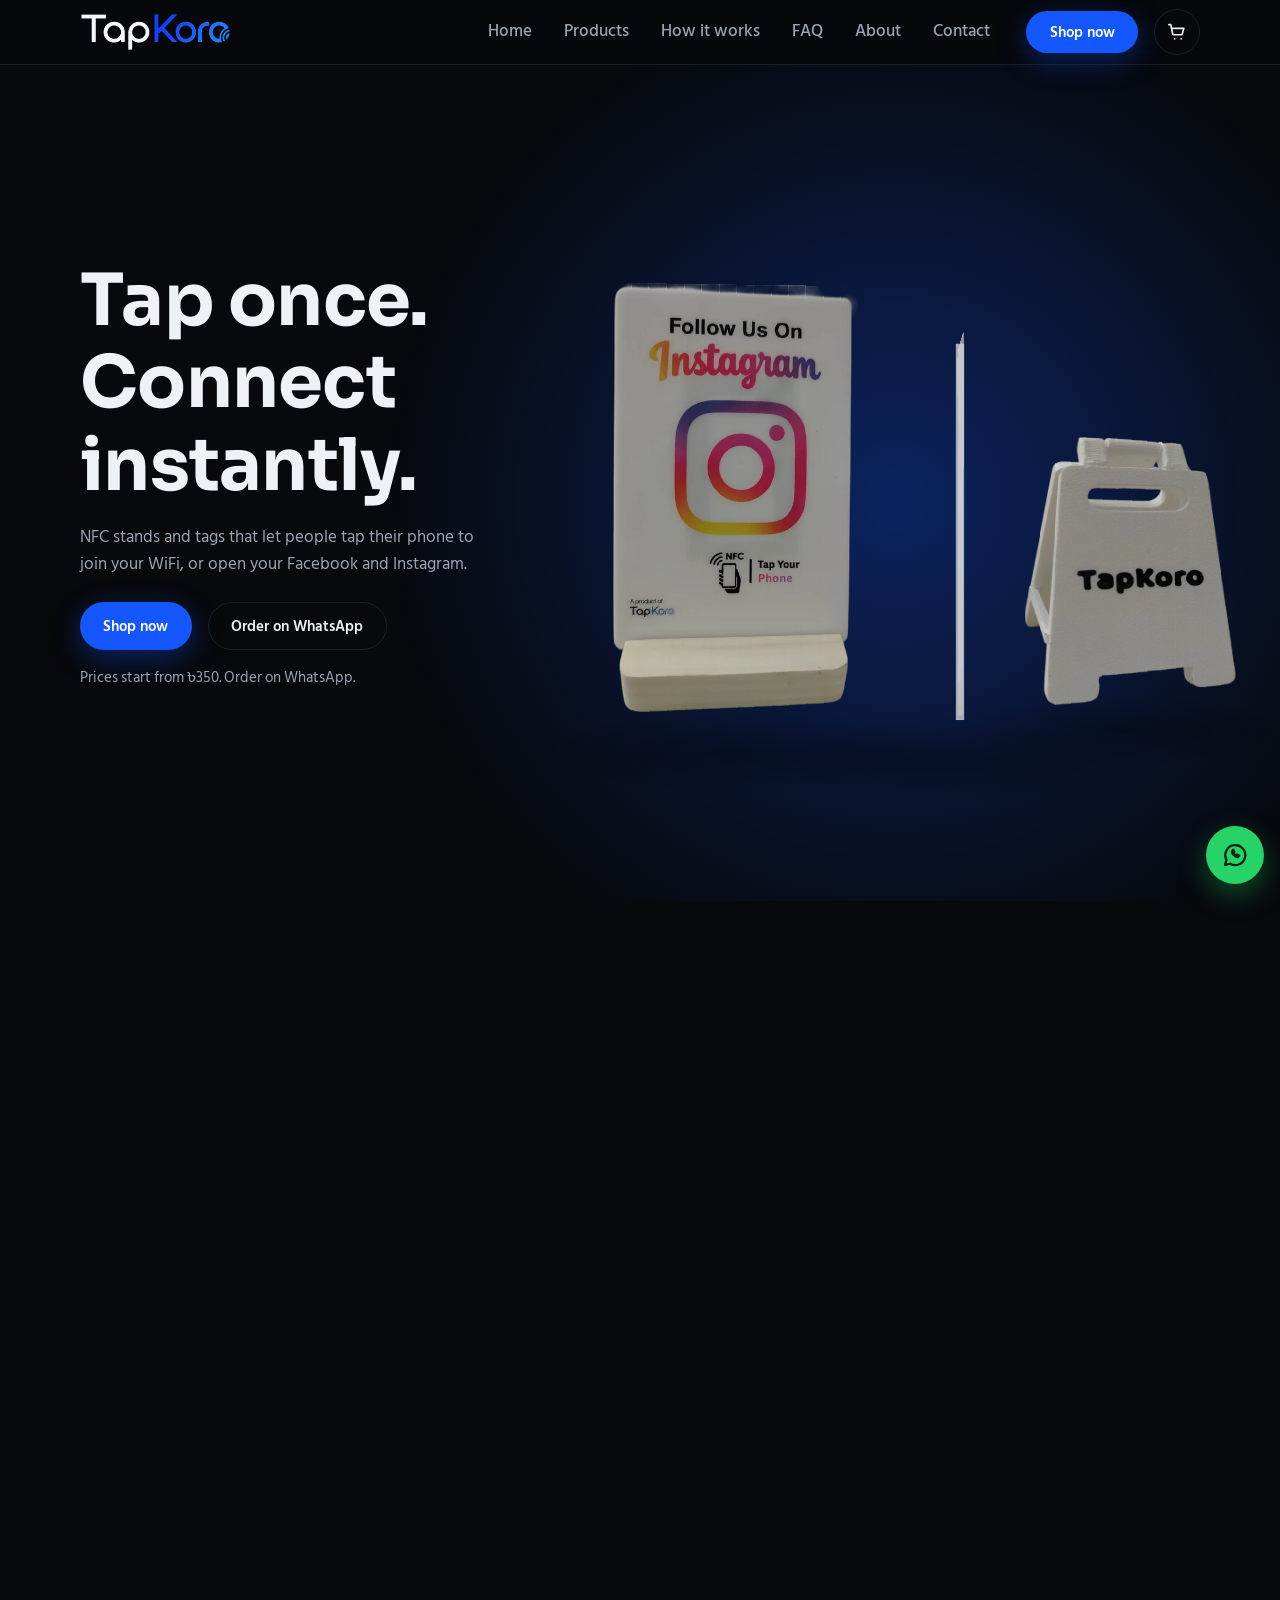
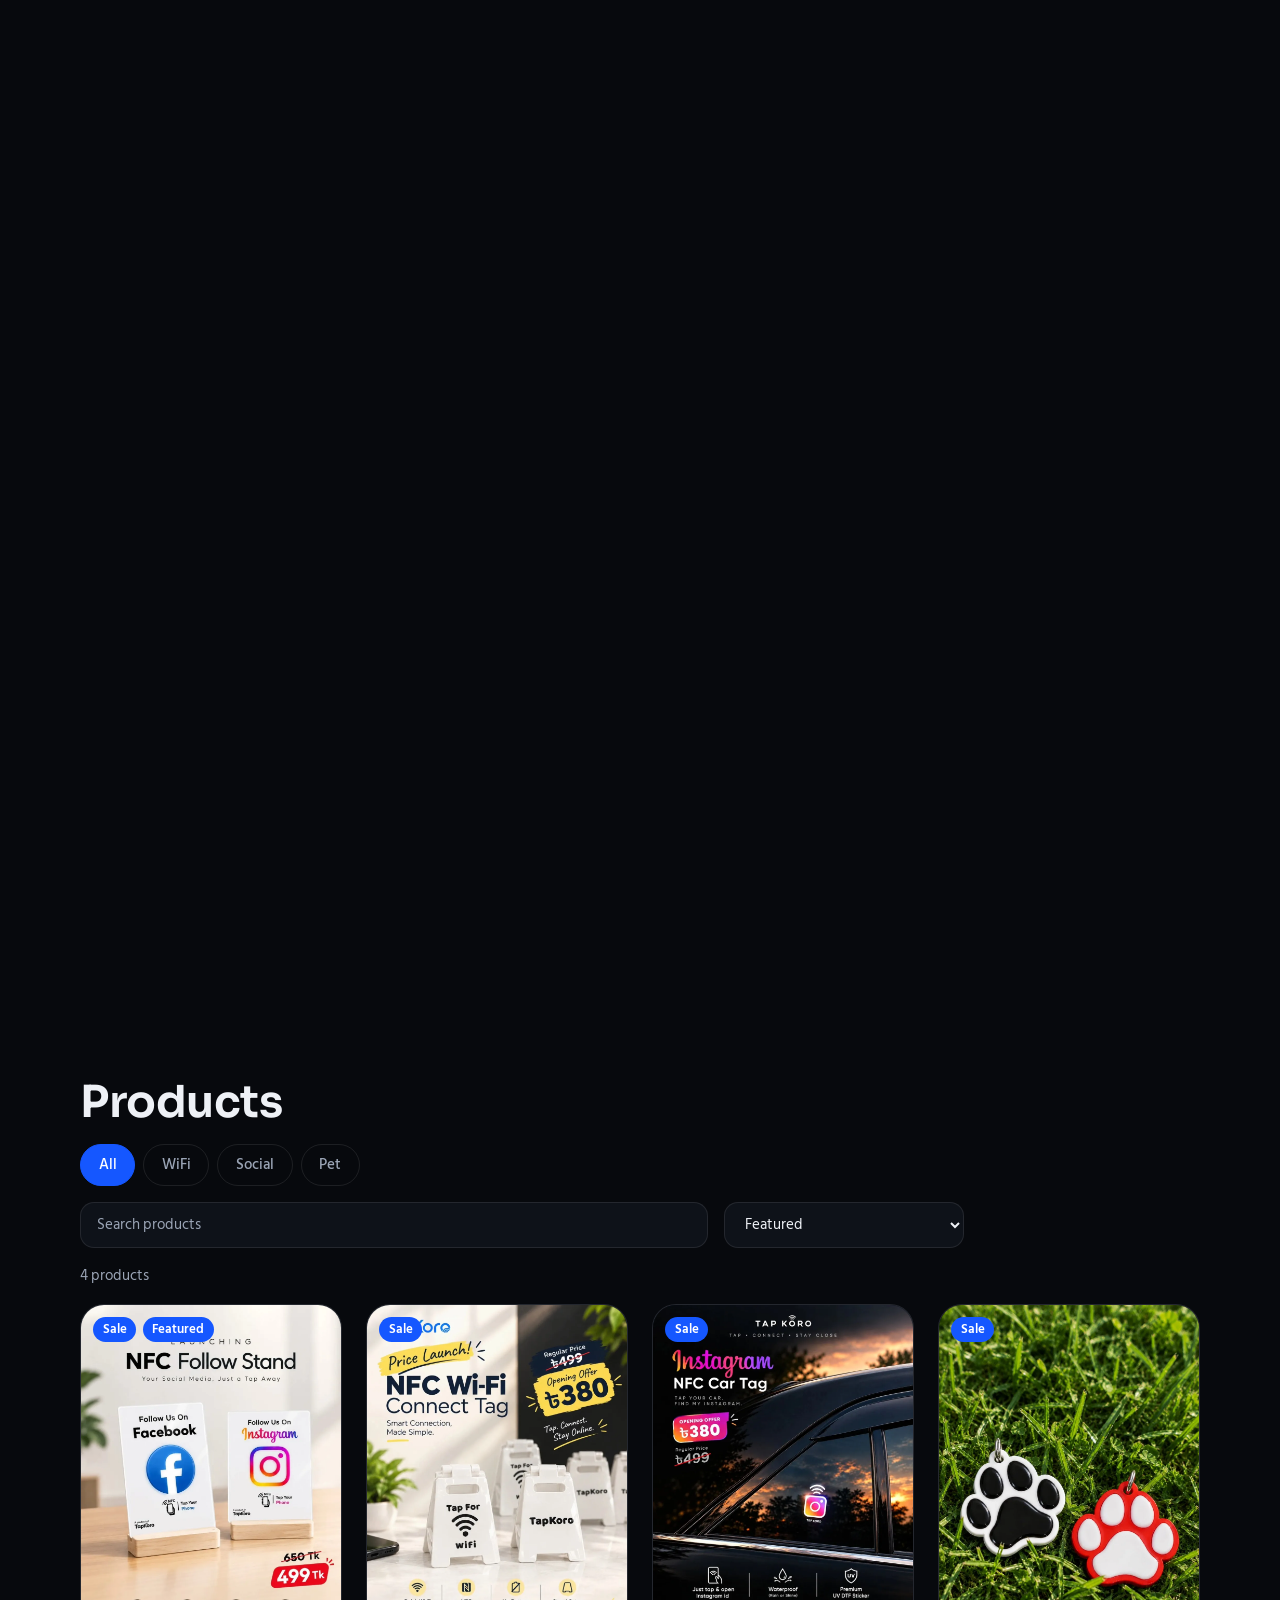
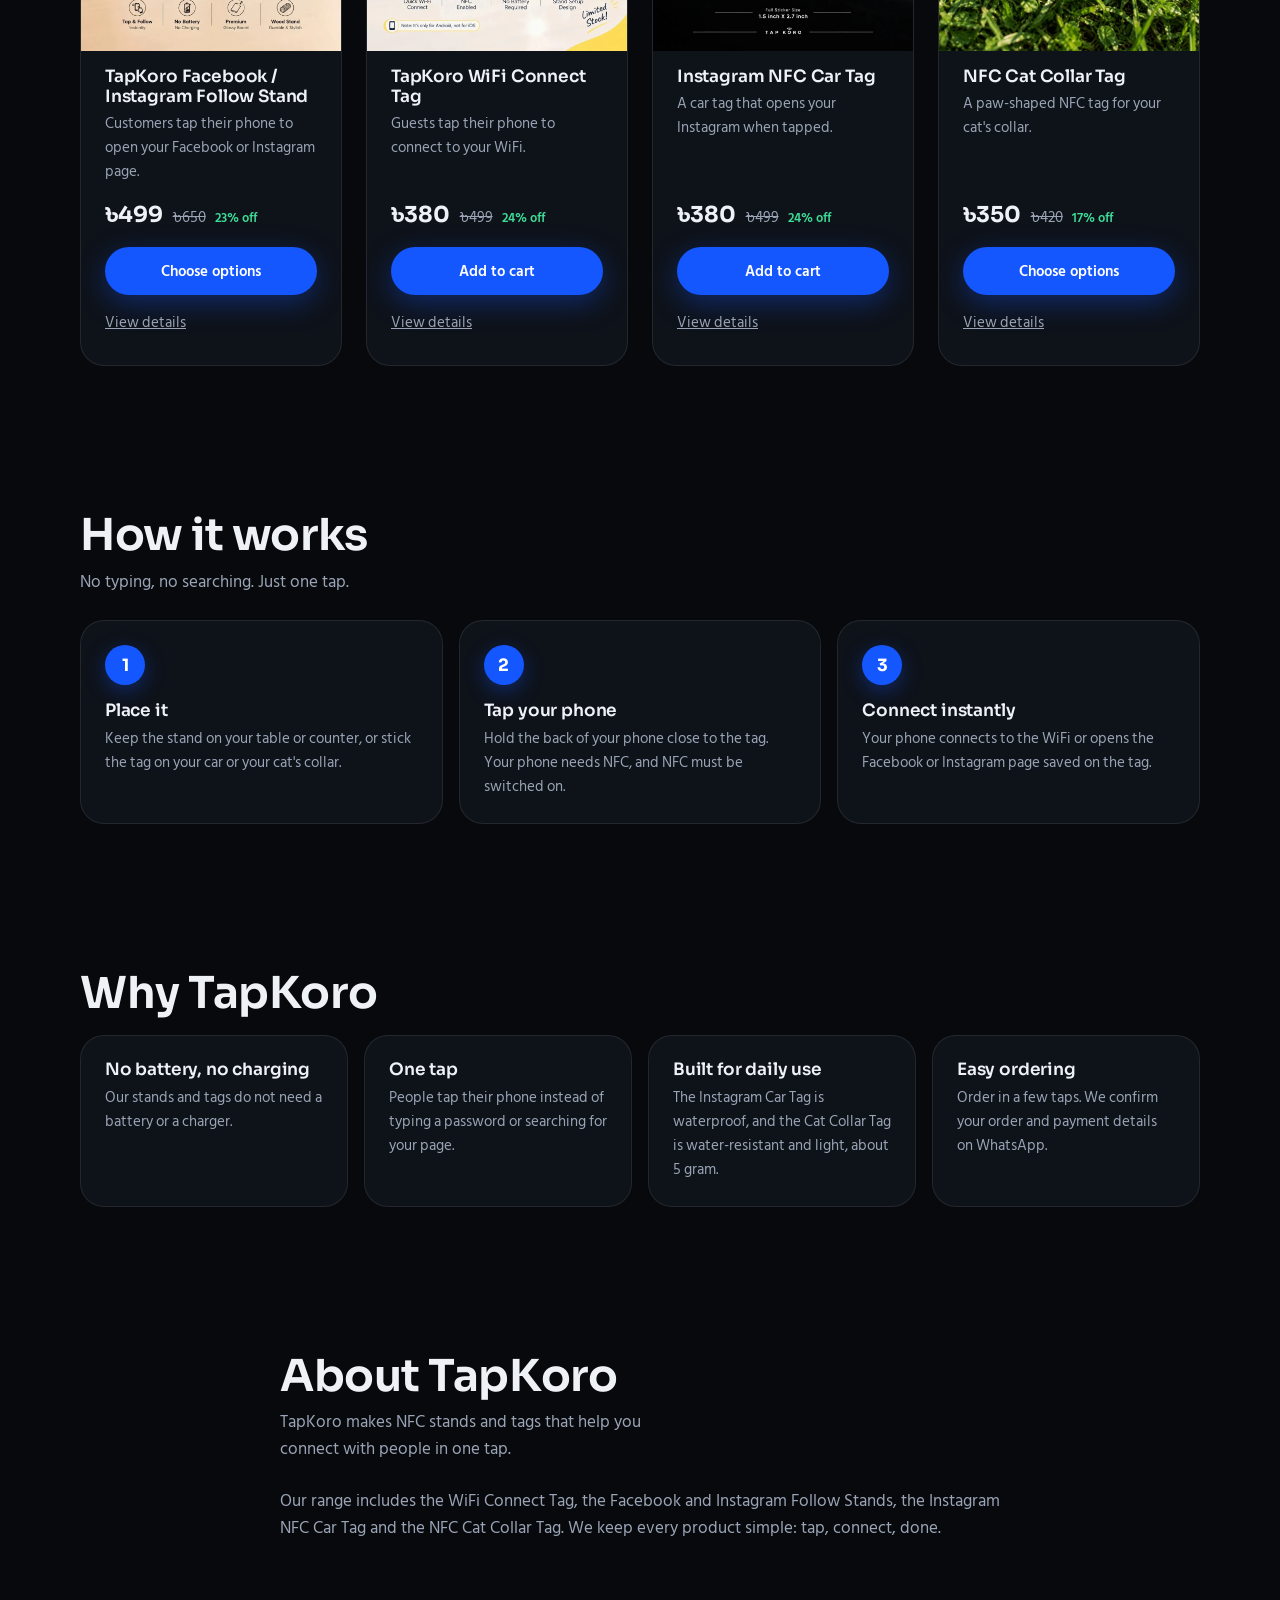
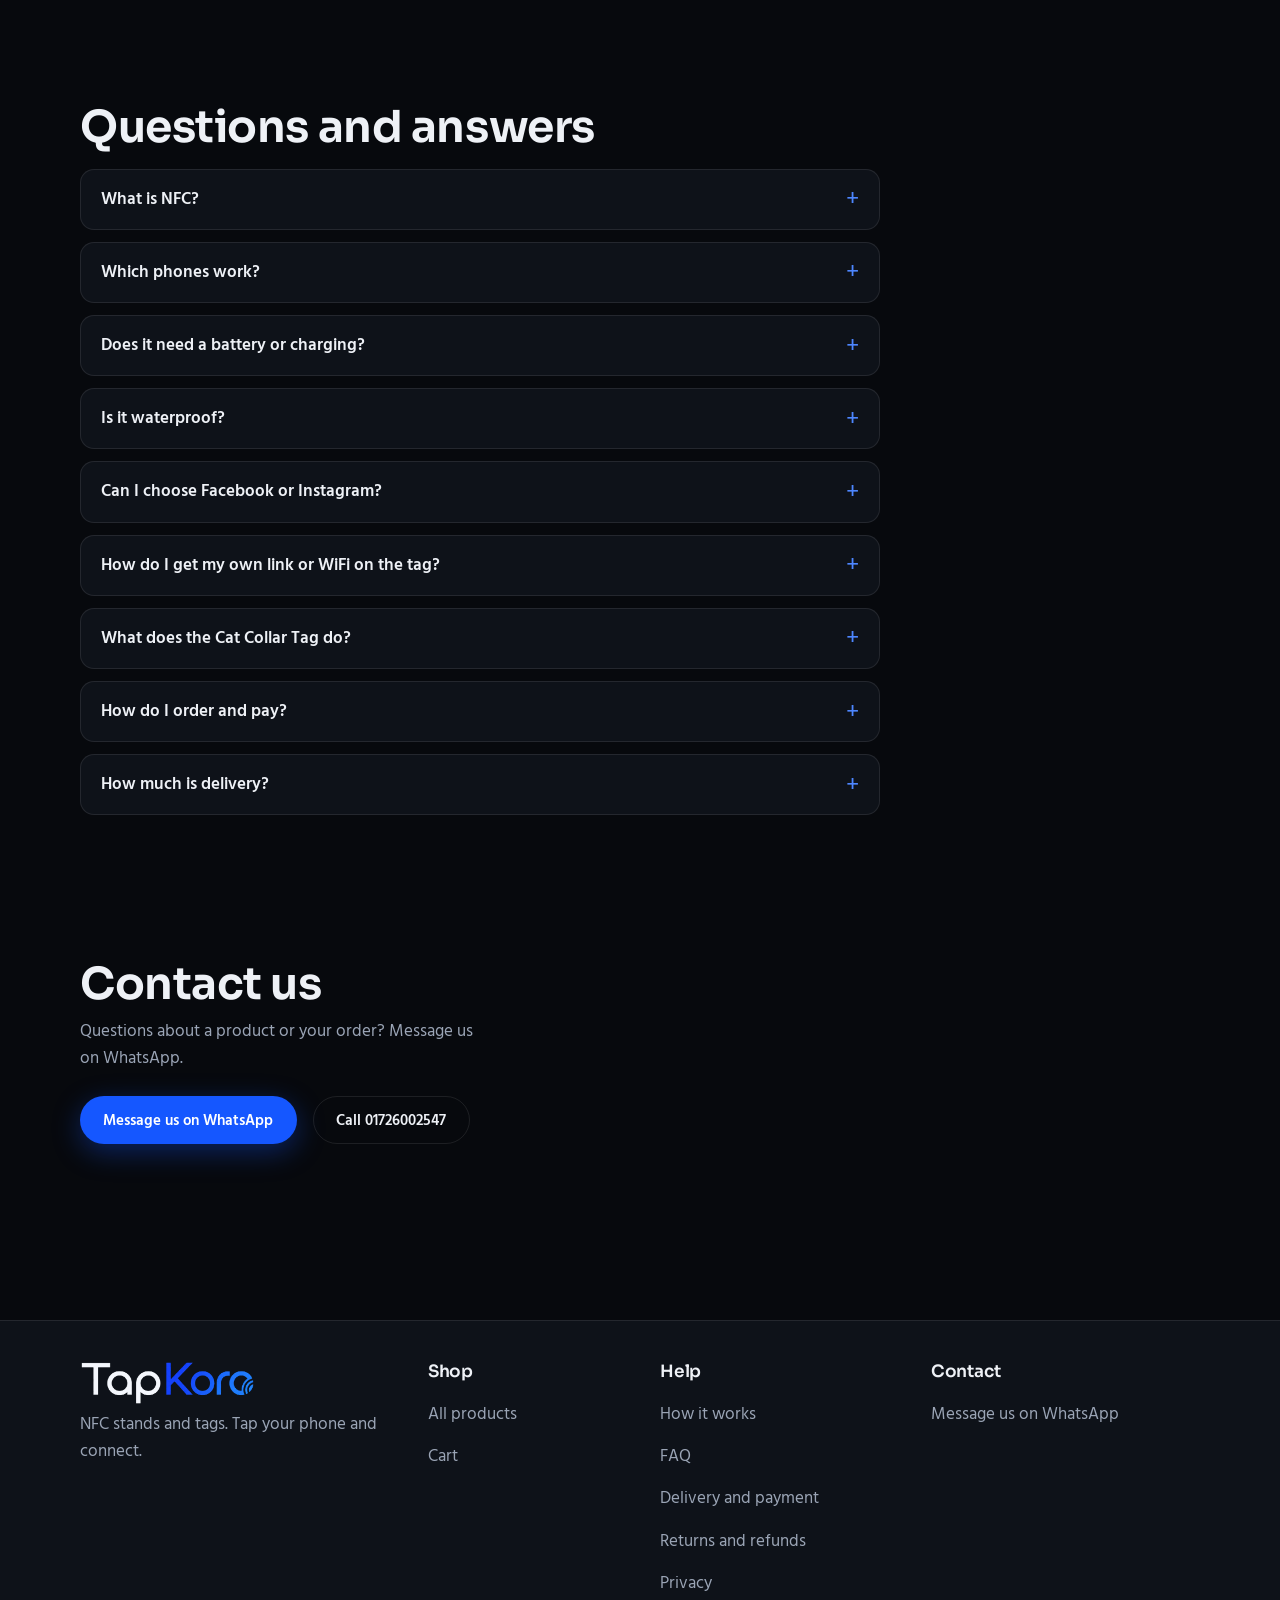
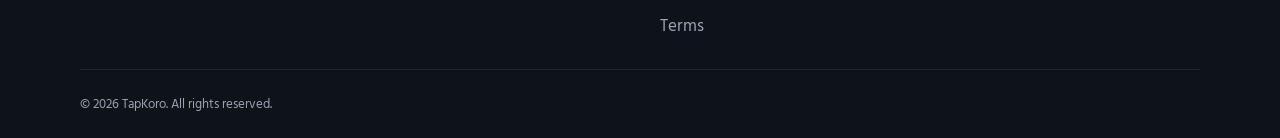
==== index.html @ 2ad67c1a "TapKoro site" ====
<!DOCTYPE html>
<html lang="en">
<head>
  <meta charset="utf-8">
  <meta name="viewport" content="width=device-width, initial-scale=1">
  <title>TapKoro — NFC stands and tags</title>
  <meta name="description" content="TapKoro makes NFC stands and tags: WiFi connect, Facebook and Instagram follow stands, car tags and cat collar tags.">
  <meta name="theme-color" content="#07090d">
  <link rel="icon" href="assets/brand/favicon-64.png" type="image/png" sizes="64x64">
  <link rel="apple-touch-icon" href="assets/brand/apple-touch-icon.png">
  <meta property="og:title" content="TapKoro — NFC stands and tags">
  <meta property="og:description" content="Tap your phone to open your WiFi, Facebook or Instagram.">
  <meta property="og:type" content="website">

  <link rel="preconnect" href="https://fonts.googleapis.com">
  <link rel="preconnect" href="https://fonts.gstatic.com" crossorigin>
  <link href="https://fonts.googleapis.com/css2?family=Hind+Siliguri:wght@400;500;600;700&family=Sora:wght@600;700&display=swap" rel="stylesheet">

  <link rel="stylesheet" href="css/tokens.css">
  <link rel="stylesheet" href="css/base.css">
  <link rel="stylesheet" href="css/layout.css">
  <link rel="stylesheet" href="css/hero.css">
  <link rel="stylesheet" href="css/catalog.css">
  <link rel="stylesheet" href="css/pages.css">
  <link rel="stylesheet" href="css/sections.css">
</head>
<body id="top" data-page="home">
  <a class="skip-link" href="#main">Skip to content</a>
  <div id="site-header"></div>

  <main id="main">
    <section class="hero" aria-labelledby="hero-h">
      <div class="wrap hero-grid">
        <div class="hero-copy">
          <h1 id="hero-h">Tap once. Connect instantly.</h1>
          <p class="lead">NFC stands and tags that let people tap their phone to join your WiFi, or open your Facebook and Instagram.</p>
          <div class="hero-actions">
            <a class="btn btn-primary" href="#products">Shop now</a>
            <a class="btn btn-ghost" href="#contact" data-whatsapp>Order on WhatsApp</a>
          </div>
          <p class="hero-price" id="hero-price"></p>
        </div>

        <!-- অ্যানিমেশনের জন্য আলাদা জায়গা: js/hero.js এটা ভরে -->
        <div id="hero-animation" role="img" aria-label="TapKoro NFC stands and tags"></div>
      </div>
    </section>

    <section class="section wrap" id="products" aria-labelledby="products-h">
      <h2 id="products-h">Products</h2>
      <div id="catalog"></div>
      <noscript><p class="muted">Please turn on JavaScript to see the products.</p></noscript>
    </section>

    <section class="section wrap" id="how" aria-labelledby="how-h">
      <h2 id="how-h">How it works</h2>
      <p class="lead">No typing, no searching. Just one tap.</p>
      <ol class="steps">
        <li class="step">
          <span class="step-num" aria-hidden="true">1</span>
          <h3>Place it</h3>
          <p>Keep the stand on your table or counter, or stick the tag on your car or your cat's collar.</p>
        </li>
        <li class="step">
          <span class="step-num" aria-hidden="true">2</span>
          <h3>Tap your phone</h3>
          <p>Hold the back of your phone close to the tag. Your phone needs NFC, and NFC must be switched on.</p>
        </li>
        <li class="step">
          <span class="step-num" aria-hidden="true">3</span>
          <h3>Connect instantly</h3>
          <p>Your phone connects to the WiFi or opens the Facebook or Instagram page saved on the tag.</p>
        </li>
      </ol>
    </section>

    <section class="section wrap" id="why" aria-labelledby="why-h">
      <h2 id="why-h">Why TapKoro</h2>
      <ul class="benefits">
        <li class="benefit"><h3>No battery, no charging</h3><p>Our stands and tags do not need a battery or a charger.</p></li>
        <li class="benefit"><h3>One tap</h3><p>People tap their phone instead of typing a password or searching for your page.</p></li>
        <li class="benefit"><h3>Built for daily use</h3><p>The Instagram Car Tag is waterproof, and the Cat Collar Tag is water-resistant and light, about 5 gram.</p></li>
        <li class="benefit"><h3>Easy ordering</h3><p>Order in a few taps. We confirm your order and payment details on WhatsApp.</p></li>
      </ul>
    </section>

    <section class="section wrap about" id="about" aria-labelledby="about-h">
      <h2 id="about-h">About TapKoro</h2>
      <p class="lead">TapKoro makes NFC stands and tags that help you connect with people in one tap.</p>
      <p class="muted">Our range includes the WiFi Connect Tag, the Facebook and Instagram Follow Stands, the Instagram NFC Car Tag and the NFC Cat Collar Tag. We keep every product simple: tap, connect, done.</p>
    </section>

    <section class="section wrap" id="faq" aria-labelledby="faq-h">
      <h2 id="faq-h">Questions and answers</h2>
      <div class="faq">
        <details><summary>What is NFC?</summary>
          <p>NFC lets your phone read a tag when you hold it close. Tap your phone on a TapKoro stand or tag, and it connects to the WiFi or opens the page saved on it.</p></details>
        <details><summary>Which phones work?</summary>
          <p>Your phone needs NFC, and NFC must be switched on. The WiFi Connect Tag works on Android only, not on iOS. For the other products, message us on WhatsApp and we will tell you which phones work.</p></details>
        <details><summary>Does it need a battery or charging?</summary>
          <p>No. TapKoro stands and tags need no battery and no charging.</p></details>
        <details><summary>Is it waterproof?</summary>
          <p>The Instagram NFC Car Tag is waterproof, and the NFC Cat Collar Tag is water-resistant and durable. For other products, please ask us on WhatsApp.</p></details>
        <details><summary>Can I choose Facebook or Instagram?</summary>
          <p>Yes. The Follow Stand comes as a Facebook stand or an Instagram stand. You choose on the product page.</p></details>
        <details><summary>How do I get my own link or WiFi on the tag?</summary>
          <p>When we confirm your order on WhatsApp, send us the link or the WiFi details you want on your tag.</p></details>
        <details><summary>What does the Cat Collar Tag do?</summary>
          <p>It is made to share your contact and location with the person who taps it, so a lost cat can find the way home.</p></details>
        <details><summary>How do I order and pay?</summary>
          <p>Add products to your cart and go to checkout. Your order opens in WhatsApp, and you press Send. We then confirm your order and payment details with you. This website does not take any payment.</p></details>
        <details><summary>How much is delivery?</summary>
          <p><span data-fee="inside"></span> inside Dhaka and <span data-fee="outside"></span> outside Dhaka. See the <a href="policies.html#delivery">delivery details</a>.</p></details>
      </div>
    </section>

    <section class="section wrap contact" id="contact" aria-labelledby="contact-h">
      <h2 id="contact-h">Contact us</h2>
      <p class="lead">Questions about a product or your order? Message us on WhatsApp.</p>
      <div class="contact-actions">
        <a class="btn btn-primary" data-whatsapp href="#contact">Message us on WhatsApp</a>
        <a class="btn btn-ghost" id="contact-phone" hidden></a>
      </div>
      <p class="contact-social" id="contact-social"></p>
    </section>
  </main>

  <div id="site-footer"></div>

  <script src="js/config.js"></script>
  <script src="js/products.js"></script>
  <script src="js/cart.js"></script>
  <script src="js/ui.js"></script>
  <script src="js/layout.js"></script>
  <script src="js/sections.js"></script>
  <script src="js/catalog.js"></script>
  <script src="js/hero-anim.js"></script>
  <script src="js/hero.js"></script>
  <script src="js/main.js"></script>
</body>
</html>
---- css/tokens.css ----
/* TapKoro design tokens — রং, ফন্ট, মাপ এক জায়গায়। পরে বদলাতে হলে শুধু এই ফাইল। */
:root {
  /* রং */
  --ink: #07090d;
  --panel: #0e1219;
  --panel-2: #151b25;
  --line: rgba(255, 255, 255, 0.09);
  --paper: #f6f3ee;
  --text: #eef1f6;
  --muted: #9aa4b5;
  --blue: #1557ff;
  --blue-soft: #4d86ff;
  --blue-glow: rgba(21, 87, 255, 0.35);
  --good: #3ddc97;
  --danger: #ff5d6c;

  /* ফন্ট */
  --font-display: "Sora", "Hind Siliguri", system-ui, sans-serif;
  --font-body: "Hind Siliguri", "Inter", system-ui, -apple-system, "Segoe UI", sans-serif;

  /* লেখার মাপ */
  --fs-xs: 0.8125rem;
  --fs-sm: 0.9375rem;
  --fs-md: 1.0625rem;
  --fs-lg: 1.375rem;
  --fs-xl: clamp(1.75rem, 4vw + 0.5rem, 2.75rem);
  --fs-hero: clamp(2.25rem, 7vw + 0.5rem, 4.5rem);

  /* জায়গা ও কোণ */
  --space-1: 0.5rem;
  --space-2: 1rem;
  --space-3: 1.5rem;
  --space-4: 2.5rem;
  --space-5: 4.5rem;
  --r-sm: 8px;
  --r-md: 14px;
  --r-lg: 24px;
  --wrap: 1120px;

  /* গতি */
  --ease: cubic-bezier(0.22, 0.61, 0.36, 1);
}
---- css/base.css ----
/* বেস স্টাইল: রিসেট, লেখা, বাটন, কার্ড */
*, *::before, *::after { box-sizing: border-box; }
html { -webkit-text-size-adjust: 100%; scroll-behavior: smooth; }
body {
  margin: 0;
  background: var(--ink);
  color: var(--text);
  font-family: var(--font-body);
  font-size: var(--fs-md);
  line-height: 1.6;
  overflow-x: hidden;
}
img, svg { display: block; max-width: 100%; }
a { color: inherit; }
h1, h2, h3 { font-family: var(--font-display); line-height: 1.15; margin: 0 0 var(--space-2); letter-spacing: -0.01em; }
h1 { font-size: var(--fs-hero); font-weight: 700; }
h2 { font-size: var(--fs-xl); font-weight: 650; }
h3 { font-size: var(--fs-lg); font-weight: 600; }
p { margin: 0 0 var(--space-2); }

:focus-visible { outline: 3px solid var(--blue-soft); outline-offset: 3px; border-radius: 4px; }

.wrap { width: min(var(--wrap), 100% - 2rem); margin-inline: auto; }
.section { padding-block: var(--space-5); }
.muted { color: var(--muted); }
.visually-hidden {
  position: absolute; width: 1px; height: 1px; overflow: hidden;
  clip: rect(0 0 0 0); white-space: nowrap;
}

/* বাটন */
.btn {
  display: inline-flex; align-items: center; justify-content: center; gap: 0.5rem;
  min-height: 48px; padding: 0 1.4rem;
  border: 1px solid transparent; border-radius: 999px;
  font: 600 var(--fs-sm) var(--font-body);
  text-decoration: none; cursor: pointer;
  transition: transform 0.2s var(--ease), background 0.2s var(--ease), box-shadow 0.2s var(--ease);
}
.btn-primary { background: var(--blue); color: #fff; box-shadow: 0 8px 28px var(--blue-glow); }
.btn-primary:hover { background: var(--blue-soft); transform: translateY(-1px); }
.btn-ghost { background: transparent; color: var(--text); border-color: var(--line); }
.btn-ghost:hover { border-color: var(--blue-soft); }
.btn[disabled] { opacity: 0.5; cursor: not-allowed; transform: none; }

/* ব্যাজ */
.badge {
  display: inline-block; padding: 0.15rem 0.6rem;
  border-radius: 999px; font-size: var(--fs-xs); font-weight: 600;
  background: var(--blue); color: #fff;
}
.badge-out { background: var(--danger); }

/* পণ্য কার্ড */
.grid { display: grid; gap: var(--space-3); grid-template-columns: repeat(auto-fill, minmax(240px, 1fr)); }
.card {
  background: var(--panel); border: 1px solid var(--line);
  border-radius: var(--r-lg); overflow: hidden;
  display: flex; flex-direction: column;
}
.card-media { position: relative; aspect-ratio: 1 / 1; background: var(--panel-2); }
.card-media img, .card-media .ph { width: 100%; height: 100%; object-fit: contain; }
.card-badges { position: absolute; top: 0.75rem; left: 0.75rem; display: flex; gap: 0.4rem; }
.card-body { padding: var(--space-2) var(--space-3) var(--space-3); display: flex; flex-direction: column; gap: 0.35rem; flex: 1; }
.card-body h3 { font-size: var(--fs-md); margin: 0; }
.card-body p { color: var(--muted); font-size: var(--fs-sm); margin: 0; }
.price { display: flex; align-items: baseline; gap: 0.6rem; margin-top: auto; padding-top: var(--space-1); }
.price-now { font: 700 var(--fs-lg) var(--font-display); }
.price-was { color: var(--muted); text-decoration: line-through; font-size: var(--fs-sm); }
.price-off { color: var(--good); font-size: var(--fs-xs); font-weight: 600; }

/* ছবি না থাকলে ফাঁকা জায়গা */
.ph {
  display: grid; place-items: center; text-align: center;
  background: radial-gradient(circle at 50% 40%, var(--blue-glow), transparent 65%), var(--panel-2);
  color: var(--muted); font-size: var(--fs-xs); padding: var(--space-2);
}
.ph svg { width: 54px; height: 54px; margin: 0 auto 0.5rem; color: var(--blue-soft); }

@media (prefers-reduced-motion: reduce) {
  html { scroll-behavior: auto; }
  *, *::before, *::after { animation-duration: 0.01ms !important; transition-duration: 0.01ms !important; }
}
---- css/layout.css ----
/* হেডার, মোবাইল মেনু, ফুটার, ভাসমান WhatsApp বাটন, ছোট বার্তা */
html { scroll-padding-top: 76px; }

.skip-link {
  position: absolute; left: 1rem; top: -4rem; z-index: 100;
  background: var(--paper); color: var(--ink); padding: 0.6rem 1rem; border-radius: var(--r-sm);
  font-weight: 600; text-decoration: none;
}
.skip-link:focus { top: 1rem; }

/* হেডার */
/* sticky হতে হলে বাইরের #site-header-কেই আটকাতে হয় */
#site-header { position: sticky; top: 0; z-index: 50; }
.site-header {
  background: rgba(7, 9, 13, 0.88);
  -webkit-backdrop-filter: blur(12px); backdrop-filter: blur(12px);
  border-bottom: 1px solid var(--line);
}
.bar { display: flex; align-items: center; justify-content: space-between; gap: var(--space-2); min-height: 64px; }
.brand { font: 700 1.35rem var(--font-display); text-decoration: none; margin: 0; }
.brand { display: inline-flex; align-items: center; }
.brand-logo { display: block; width: auto; height: 38px; max-width: 100%; }
.footer-logo { height: 44px; }
.nav { display: none; gap: var(--space-3); margin-left: auto; margin-right: var(--space-2); }
.nav-link { white-space: nowrap; color: var(--muted); text-decoration: none; font-weight: 500; padding: 0.5rem 0.25rem; }
.nav-link:hover { color: var(--text); }
.nav-cta { display: none; min-height: 42px; }

.cart-link {
  position: relative; width: 46px; height: 46px; border: 1px solid var(--line); border-radius: 50%;
  display: grid; place-items: center; color: var(--text); text-decoration: none; flex: none;
}
.cart-link:hover { border-color: var(--blue-soft); }
.cart-link svg { width: 22px; height: 22px; }
.cart-count {
  position: absolute; top: -4px; right: -4px; min-width: 20px; height: 20px; padding: 0 5px;
  border-radius: 999px; background: var(--blue); color: #fff;
  font: 600 0.72rem/20px var(--font-body); text-align: center;
}
.cart-count[hidden] { display: none; }
.nav-cta + .cart-link { margin-left: 0; }
@media (max-width: 959px) { .bar > .cart-link { margin-left: auto; } }

.burger {
  width: 46px; height: 46px; border: 1px solid var(--line); border-radius: 50%;
  background: transparent; cursor: pointer; display: grid; place-content: center; gap: 5px;
}
.burger span { display: block; width: 20px; height: 2px; background: var(--text); border-radius: 2px; transition: transform 0.25s var(--ease), opacity 0.2s; }
.burger[aria-expanded="true"] span:nth-child(1) { transform: translateY(7px) rotate(45deg); }
.burger[aria-expanded="true"] span:nth-child(2) { opacity: 0; }
.burger[aria-expanded="true"] span:nth-child(3) { transform: translateY(-7px) rotate(-45deg); }

.mobile-menu {
  display: flex; flex-direction: column; gap: 0.25rem;
  padding: var(--space-2) 1rem var(--space-3);
  background: var(--ink); border-bottom: 1px solid var(--line);
}
.mobile-menu[hidden] { display: none; }
.mobile-link { padding: 0.9rem 0.25rem; font: 600 var(--fs-lg) var(--font-display); text-decoration: none; border-bottom: 1px solid var(--line); }
.mobile-cta { margin-top: var(--space-2); }
body.menu-open { overflow: hidden; }

@media (min-width: 960px) {
  .nav { display: flex; }
  .nav-cta { display: inline-flex; }
  .burger, .mobile-menu { display: none !important; }
}

/* ফুটার */
.site-footer { margin-top: var(--space-5); border-top: 1px solid var(--line); background: var(--panel); padding-top: var(--space-4); }
.footer-grid { display: grid; gap: var(--space-4); grid-template-columns: 1fr; }
@media (min-width: 700px) { .footer-grid { grid-template-columns: 2fr 1fr 1.4fr; } }
.footer-brand { font-size: 1.5rem; }
.footer-h { font: 600 var(--fs-md) var(--font-display); margin-bottom: var(--space-1); }
.footer-col { display: flex; flex-direction: column; gap: 0.35rem; align-items: flex-start; }
.footer-link { color: var(--muted); text-decoration: none; padding: 0.3rem 0; }
.footer-link:hover { color: var(--text); text-decoration: underline; }
.footer-legal { padding-block: var(--space-3); margin-top: var(--space-3); border-top: 1px solid var(--line); font-size: var(--fs-xs); }

/* ভাসমান WhatsApp বাটন */
.wa-float {
  position: fixed; right: 1rem; bottom: 1rem; z-index: 60;
  width: 58px; height: 58px; border-radius: 50%; border: 0; cursor: pointer;
  background: #25d366; color: #07210f;
  display: grid; place-items: center;
  box-shadow: 0 10px 28px rgba(37, 211, 102, 0.35), 0 2px 8px rgba(0, 0, 0, 0.5);
  transition: transform 0.2s var(--ease);
}
.wa-float:hover { transform: scale(1.06); }
.wa-float svg { width: 30px; height: 30px; }

/* ছোট বার্তা */
.toast {
  position: fixed; left: 50%; bottom: 5.5rem; z-index: 70;
  transform: translate(-50%, 12px); opacity: 0; pointer-events: none;
  max-width: min(92vw, 420px); padding: 0.8rem 1.1rem;
  background: var(--paper); color: var(--ink); border-radius: var(--r-md);
  font-size: var(--fs-sm); font-weight: 500; text-align: center;
  transition: opacity 0.25s var(--ease), transform 0.25s var(--ease);
}
.toast.show { opacity: 1; transform: translate(-50%, 0); }
---- css/hero.css ----
/* হোম পেজের হিরো ও ভাসমান পণ্যের মঞ্চ */
.hero { position: relative; overflow: clip; padding-block: var(--space-4) var(--space-5); }
.hero-grid { display: grid; gap: var(--space-4); align-items: center; }
.hero-copy h1 { max-width: 14ch; }
.lead { font-size: var(--fs-md); color: var(--muted); max-width: 46ch; }
.hero-actions { display: flex; flex-wrap: wrap; gap: var(--space-2); margin-block: var(--space-3) var(--space-2); }
.hero-price { font-size: var(--fs-sm); color: var(--muted); }

@media (min-width: 860px) {
  .hero { padding-block: var(--space-5); }
  .hero-grid { grid-template-columns: 1.05fr 1fr; gap: var(--space-4); }
}

/* ---- অ্যানিমেশনের জন্য আলাদা করে রাখা জায়গা (ভাগ ৯-এ এটা বদলাবে) ---- */
#hero-animation { position: relative; width: 100%; max-width: 540px; margin-inline: auto; aspect-ratio: 1 / 1; }
.stage { position: absolute; inset: 0; perspective: 1000px; }
.stage-glow {
  position: absolute; inset: 8% 6%; border-radius: 50%;
  background: radial-gradient(circle, var(--blue-glow), transparent 68%);
  filter: blur(8px);
}

.float-card {
  position: absolute;
  background: linear-gradient(160deg, rgba(255, 255, 255, 0.07), rgba(255, 255, 255, 0.02));
  border: 1px solid var(--line);
  border-radius: var(--r-lg);
  overflow: hidden;
  box-shadow: 0 30px 50px rgba(0, 0, 0, 0.55), 0 0 0 1px rgba(255, 255, 255, 0.03) inset;
  transform: translateY(0) rotateY(var(--ry)) rotateZ(var(--rz));
  animation: drift var(--dur) ease-in-out var(--delay) infinite;
  will-change: transform;
}
.float-card img, .float-card .ph { width: 100%; height: 100%; object-fit: contain; background: transparent; }

.pos-a { --ry: -14deg; --rz: -5deg; --dur: 9s; --delay: 0s;    left: 6%;  top: 8%;  width: 46%; aspect-ratio: 3 / 4; }
.pos-b { --ry: 12deg;  --rz: 4deg;  --dur: 11s; --delay: -3s;  right: 4%; top: 22%; width: 40%; aspect-ratio: 4 / 5; }
.pos-c { --ry: -8deg;  --rz: 8deg;  --dur: 7.5s; --delay: -5s; left: 30%; bottom: 4%; width: 32%; aspect-ratio: 1 / 1; }

@keyframes drift {
  0%, 100% { transform: translateY(0) rotateY(var(--ry)) rotateZ(var(--rz)); }
  50% { transform: translateY(-14px) rotateY(calc(var(--ry) + 9deg)) rotateZ(var(--rz)); }
}

/* ---- ভাগ ৯: স্ক্রল-চালিত গল্প (js/hero-anim.js চালু হলে .is-story বসে) ---- */
.hero.is-story { height: var(--story-len, 460vh); padding: 0; overflow: visible; }
.story-pin {
  position: sticky; top: 64px; height: calc(100vh - 64px); height: calc(100svh - 64px);
  overflow: hidden; display: flex; align-items: flex-start; padding-top: var(--space-3);
}
.story-canvas { position: absolute; inset: 0; width: 100%; height: 100%; display: block; z-index: 0; }
.story-pin .hero-grid { position: relative; z-index: 2; margin-inline: auto; opacity: var(--copy-a, 1); pointer-events: none; }
.story-pin .hero-grid .hero-copy a { pointer-events: auto; }
.story-pin .hero-grid.is-faded { visibility: hidden; }
#hero-animation.is-live { display: none; }
.story-caption, .story-finale { position: absolute; left: 0; right: 0; z-index: 3; margin: 0; text-align: center; padding-inline: var(--space-3); }
.story-caption {
  top: 14%; opacity: 0; pointer-events: none;
  font: 600 clamp(1.4rem, 3.4vw + 0.4rem, 2.6rem) var(--font-display); letter-spacing: -0.01em;
  text-shadow: 0 2px 24px rgba(7, 9, 13, 0.9);
}
.story-finale { bottom: 4%; opacity: 0; visibility: hidden; display: grid; gap: 0.6rem; justify-items: center; }
.story-finale h2 { margin: 0; text-shadow: 0 2px 24px rgba(7, 9, 13, 0.9); }
.story-finale p { margin: 0; color: var(--muted); max-width: 40ch; }
@media (min-width: 860px) {
  .story-pin { align-items: center; padding-top: 0; }
  .story-caption { top: 12%; }
}
---- css/catalog.css ----
/* পণ্যের তালিকার টুলবার, ফিল্টার চিপ, খালি অবস্থা */
.toolbar { display: grid; gap: var(--space-2); margin-bottom: var(--space-2); }
.chips { display: flex; flex-wrap: wrap; gap: 0.5rem; }
.chip {
  min-height: 42px; padding: 0 1.1rem; border-radius: 999px;
  background: transparent; color: var(--muted); border: 1px solid var(--line);
  font: 500 var(--fs-sm) var(--font-body); cursor: pointer;
  transition: background 0.2s var(--ease), color 0.2s var(--ease), border-color 0.2s var(--ease);
}
.chip:hover { color: var(--text); border-color: var(--blue-soft); }
.chip[aria-pressed="true"] { background: var(--blue); border-color: var(--blue); color: #fff; }

.field { display: flex; }
.input {
  width: 100%; min-height: 46px; padding: 0 1rem;
  background: var(--panel); color: var(--text);
  border: 1px solid var(--line); border-radius: var(--r-md);
  font: var(--fs-sm) var(--font-body);
}
.input::placeholder { color: var(--muted); }
.input:hover { border-color: rgba(255, 255, 255, 0.2); }
select.input { cursor: pointer; }

@media (min-width: 700px) {
  .toolbar { grid-template-columns: 1fr minmax(180px, 240px) minmax(190px, 220px); align-items: center; }
  .chips { grid-column: 1 / -1; }
}

.catalog-status { font-size: var(--fs-sm); margin-bottom: var(--space-2); }

.empty { text-align: center; padding: var(--space-4) var(--space-2); border: 1px dashed var(--line); border-radius: var(--r-lg); }
.empty[hidden] { display: none; }

.card-note { font-size: var(--fs-xs); color: var(--muted); }
.card-btn { width: 100%; margin-top: var(--space-1); }
---- css/pages.css ----
/* পণ্যের ডিটেইল, কার্ট ও চেকআউট পেজের স্টাইল */
.page-h { font-size: var(--fs-xl); margin-bottom: var(--space-3); }
.crumb { font-size: var(--fs-sm); margin-bottom: var(--space-2); }
.crumb a { color: var(--muted); text-decoration: none; }
.crumb a:hover { color: var(--text); }
.card-media { display: block; }
.card-title { text-decoration: none; }
.card-title:hover { text-decoration: underline; }
.card-more { display: inline-block; margin-top: 0.25rem; color: var(--muted); font-size: var(--fs-sm); padding: 0.4rem 0; }
.card-more:hover { color: var(--text); }
.link-btn { background: none; border: 0; color: var(--blue-soft); font: 500 var(--fs-sm) var(--font-body); cursor: pointer; padding: 0.5rem 0; text-decoration: underline; }
.link-btn:hover { color: var(--text); }

/* ডিটেইল */
.detail-grid { display: grid; gap: var(--space-4); grid-template-columns: minmax(0, 1fr); }
.detail-grid > *, .cart-layout > * { min-width: 0; }
@media (min-width: 860px) { .detail-grid { grid-template-columns: minmax(0, 1fr) minmax(0, 1fr); align-items: start; } .gallery { position: sticky; top: 88px; } }
.gallery-main { aspect-ratio: 4 / 5; background: var(--panel-2); border: 1px solid var(--line); border-radius: var(--r-lg); overflow: hidden; }
.gallery-main img, .gallery-main .ph { width: 100%; height: 100%; object-fit: contain; }
.gallery-thumbs { display: flex; gap: 0.5rem; margin-top: 0.75rem; overflow-x: auto; padding-bottom: 0.25rem; }
.thumb { flex: none; width: 64px; height: 80px; padding: 0; border: 2px solid var(--line); border-radius: var(--r-sm); background: var(--panel-2); overflow: hidden; cursor: pointer; }
.thumb img { width: 100%; height: 100%; object-fit: cover; }
.thumb[aria-pressed="true"] { border-color: var(--blue-soft); }
.detail-badges { display: flex; gap: 0.4rem; min-height: 1.5rem; margin-bottom: 0.5rem; }
.detail-title { font-size: var(--fs-xl); }
.detail-info .price { margin-top: 0; padding-top: 0; margin-bottom: var(--space-2); }
.detail-desc { color: var(--muted); }
.detail-block { margin-top: var(--space-3); padding-top: var(--space-2); border-top: 1px solid var(--line); }
.detail-h { font-size: var(--fs-md); margin-bottom: 0.5rem; }
.tick-list { list-style: none; margin: 0; padding: 0; display: grid; gap: 0.4rem; }
.tick-list li { padding-left: 1.5rem; position: relative; color: var(--muted); }
.tick-list li::before { content: ""; position: absolute; left: 0; top: 0.5em; width: 0.8rem; height: 0.4rem; border-left: 2px solid var(--good); border-bottom: 2px solid var(--good); transform: rotate(-45deg) translateY(-30%); }
.detail-ask { display: inline-block; margin-top: var(--space-2); color: var(--muted); font-size: var(--fs-sm); }
.related { padding-bottom: 0; }

/* অপশন বাছা */
.option-set { border: 0; padding: 0; margin: 0 0 var(--space-2); min-width: 0; }
.option-set legend { font-weight: 600; margin-bottom: 0.5rem; padding: 0; }
.option-row { display: flex; flex-wrap: wrap; gap: 0.5rem; }
.option-chip { position: relative; }
.option-chip input { position: absolute; opacity: 0; inset: 0; width: 100%; height: 100%; margin: 0; cursor: pointer; }
.option-chip span {
  display: inline-flex; align-items: center; min-height: 46px; padding: 0 1.1rem;
  border: 1px solid var(--line); border-radius: 999px; color: var(--muted);
  font: 500 var(--fs-sm) var(--font-body); transition: border-color 0.2s var(--ease), background 0.2s var(--ease), color 0.2s var(--ease);
}
.option-chip:hover span { border-color: var(--blue-soft); color: var(--text); }
.option-chip input:checked + span { background: var(--blue); border-color: var(--blue); color: #fff; }
.option-chip input:focus-visible + span { outline: 3px solid var(--blue-soft); outline-offset: 3px; }

/* পরিমাণ বদলানো */
.buy-row { display: flex; flex-wrap: wrap; gap: 0.75rem; align-items: center; margin-top: var(--space-2); }
.buy-row .btn { flex: 1 1 140px; }
.stepper { display: inline-flex; align-items: center; border: 1px solid var(--line); border-radius: 999px; }
.stepper button { width: 44px; height: 46px; background: none; border: 0; color: var(--text); font-size: 1.25rem; cursor: pointer; border-radius: 999px; }
.stepper button:disabled { opacity: 0.35; cursor: not-allowed; }
.stepper-qty { min-width: 2rem; text-align: center; font-weight: 600; }

/* ফর্ম */
.form-field { margin-bottom: var(--space-2); }
.form-label { display: block; font-weight: 600; margin-bottom: 0.35rem; font-size: var(--fs-sm); }
.form-hint { font-size: var(--fs-xs); margin: 0.25rem 0 0; }
.form-error { color: var(--danger); font-size: var(--fs-sm); margin: 0.35rem 0 0; }
.form-error[hidden] { display: none; }
.input[aria-invalid="true"] { border-color: var(--danger); }
.textarea { padding: 0.75rem 1rem; min-height: 90px; resize: vertical; line-height: 1.5; }
.checkout-form .summary-h { margin-bottom: var(--space-2); }

/* কার্ট */
.cart-layout { display: grid; gap: var(--space-4); grid-template-columns: minmax(0, 1fr); }
@media (min-width: 860px) { .cart-layout { grid-template-columns: minmax(0, 1.4fr) minmax(0, 1fr); align-items: start; } .cart-side { position: sticky; top: 88px; } }
.cart-list { list-style: none; margin: 0; padding: 0; display: grid; gap: var(--space-2); }
.cart-line { display: grid; grid-template-columns: 84px 1fr auto; gap: var(--space-2); padding: var(--space-2); background: var(--panel); border: 1px solid var(--line); border-radius: var(--r-md); }
.cart-media { display: block; width: 84px; height: 105px; border-radius: var(--r-sm); overflow: hidden; background: var(--panel-2); }
.cart-media img, .cart-media .ph { width: 100%; height: 100%; object-fit: cover; font-size: 0; padding: 0; }
.cart-media .ph svg { width: 32px; height: 32px; margin: 0; }
.cart-media .ph span { display: none; }
.cart-body p { margin: 0; font-size: var(--fs-sm); }
.cart-name { font-weight: 600; text-decoration: none; line-height: 1.3; display: inline-block; }
.cart-name:hover { text-decoration: underline; }
.cart-controls { display: flex; align-items: center; flex-wrap: wrap; gap: 0.75rem; margin-top: 0.5rem; }
.cart-total { font: 700 var(--fs-md) var(--font-display); margin: 0; white-space: nowrap; }
.summary { background: var(--panel); border: 1px solid var(--line); border-radius: var(--r-lg); padding: var(--space-3); }
.summary-h { font-size: var(--fs-lg); margin-bottom: var(--space-2); }
.sum-rows { display: grid; gap: 0.5rem; margin-top: var(--space-2); }
.sum-row { display: flex; justify-content: space-between; gap: 1rem; color: var(--muted); }
.sum-good { color: var(--good); }
.sum-total { color: var(--text); font: 700 var(--fs-lg) var(--font-display); padding-top: 0.75rem; border-top: 1px solid var(--line); }
.sum-note { font-size: var(--fs-xs); margin: 0.75rem 0 0; }
.promo { margin-top: var(--space-1); }
.promo-form { display: flex; gap: 0.5rem; }
.promo-form .input { flex: 1; min-width: 0; text-transform: uppercase; }
.promo-form .btn { min-height: 46px; }
.promo-msg { font-size: var(--fs-sm); margin: 0.4rem 0 0; color: var(--good); }
.promo-msg.is-error { color: var(--danger); }
.cart-side > * + * { margin-top: var(--space-2); }
.cart-checkout { width: 100%; }
.cart-side .card-more, .checkout-form .card-more { display: block; text-align: center; }

/* চেকআউট সফল */
.success { max-width: 520px; margin-inline: auto; text-align: center; padding: var(--space-4) var(--space-3); background: var(--panel); border: 1px solid var(--line); border-radius: var(--r-lg); display: grid; gap: var(--space-1); }
.success:focus { outline: none; }
.success p { margin: 0; }
.success-ref { font: 700 var(--fs-lg) var(--font-display); letter-spacing: 0.04em; margin-block: 0.25rem !important; }
.success .btn { width: 100%; margin-top: var(--space-1); }

@media (max-width: 420px) {
  .cart-line { grid-template-columns: 72px 1fr; }
  .cart-media { width: 72px; height: 90px; }
  .cart-total { grid-column: 2; }
}
---- css/sections.css ----
/* হোমের নতুন সেকশন (How it works, Why, About, FAQ, Contact), নীতিমালা ও ৪০৪ পেজ */
.section h2 + .lead { margin-top: -0.5rem; margin-bottom: var(--space-3); }

.steps, .benefits { list-style: none; margin: 0; padding: 0; display: grid; gap: var(--space-2); grid-template-columns: minmax(0, 1fr); }
@media (min-width: 700px) { .steps { grid-template-columns: repeat(3, minmax(0, 1fr)); } .benefits { grid-template-columns: repeat(2, minmax(0, 1fr)); } }
@media (min-width: 1000px) { .benefits { grid-template-columns: repeat(4, minmax(0, 1fr)); } }

.step, .benefit { background: var(--panel); border: 1px solid var(--line); border-radius: var(--r-lg); padding: var(--space-3); }
.step h3, .benefit h3 { font-size: var(--fs-md); margin-bottom: 0.4rem; }
.step p, .benefit p { margin: 0; color: var(--muted); font-size: var(--fs-sm); }
.step-num {
  display: grid; place-items: center; width: 40px; height: 40px; margin-bottom: var(--space-2);
  border-radius: 50%; background: var(--blue); color: #fff; font: 700 var(--fs-md) var(--font-display);
  box-shadow: 0 6px 20px var(--blue-glow);
}

.about { max-width: 720px; }

.faq { display: grid; gap: 0.75rem; max-width: 800px; }
.faq details { background: var(--panel); border: 1px solid var(--line); border-radius: var(--r-md); }
.faq summary {
  list-style: none; cursor: pointer; padding: 1rem 3rem 1rem 1.25rem; position: relative;
  font-weight: 600; min-height: 52px; display: flex; align-items: center;
}
.faq summary::-webkit-details-marker { display: none; }
.faq summary::after {
  content: "+"; position: absolute; right: 1.25rem; top: 50%; transform: translateY(-50%);
  font: 400 1.5rem/1 var(--font-body); color: var(--blue-soft);
}
.faq details[open] summary::after { content: "−"; }
.faq details p { margin: 0; padding: 0 1.25rem 1.1rem; color: var(--muted); }
.faq details a { color: var(--blue-soft); }

.contact-actions { display: flex; flex-wrap: wrap; gap: var(--space-2); }
.contact-actions .btn[hidden] { display: none; }
.contact-social { display: flex; flex-wrap: wrap; gap: var(--space-3); margin-top: var(--space-2); }
.contact-social a { color: var(--muted); }
.contact-social a:hover { color: var(--text); }

/* ফুটারে ৪টা কলাম */
@media (min-width: 700px) { .footer-grid { grid-template-columns: 1.6fr 1fr 1.2fr 1.4fr; } }

/* নীতিমালা */
.policy { max-width: 760px; }
.policy-block { padding-block: var(--space-3); border-top: 1px solid var(--line); }
.policy-block h2 { font-size: var(--fs-lg); }
.policy-block p { color: var(--muted); }
.policy-block p:last-child { margin-bottom: 0; }

/* ৪০৪ */
.notfound { text-align: center; padding-block: var(--space-5); }
.notfound .lead { margin-inline: auto; }
.nf-code { font: 700 clamp(4rem, 20vw, 8rem)/1 var(--font-display); color: var(--blue-soft); margin-bottom: var(--space-1); }
.notfound .btn { margin: 0.25rem; }
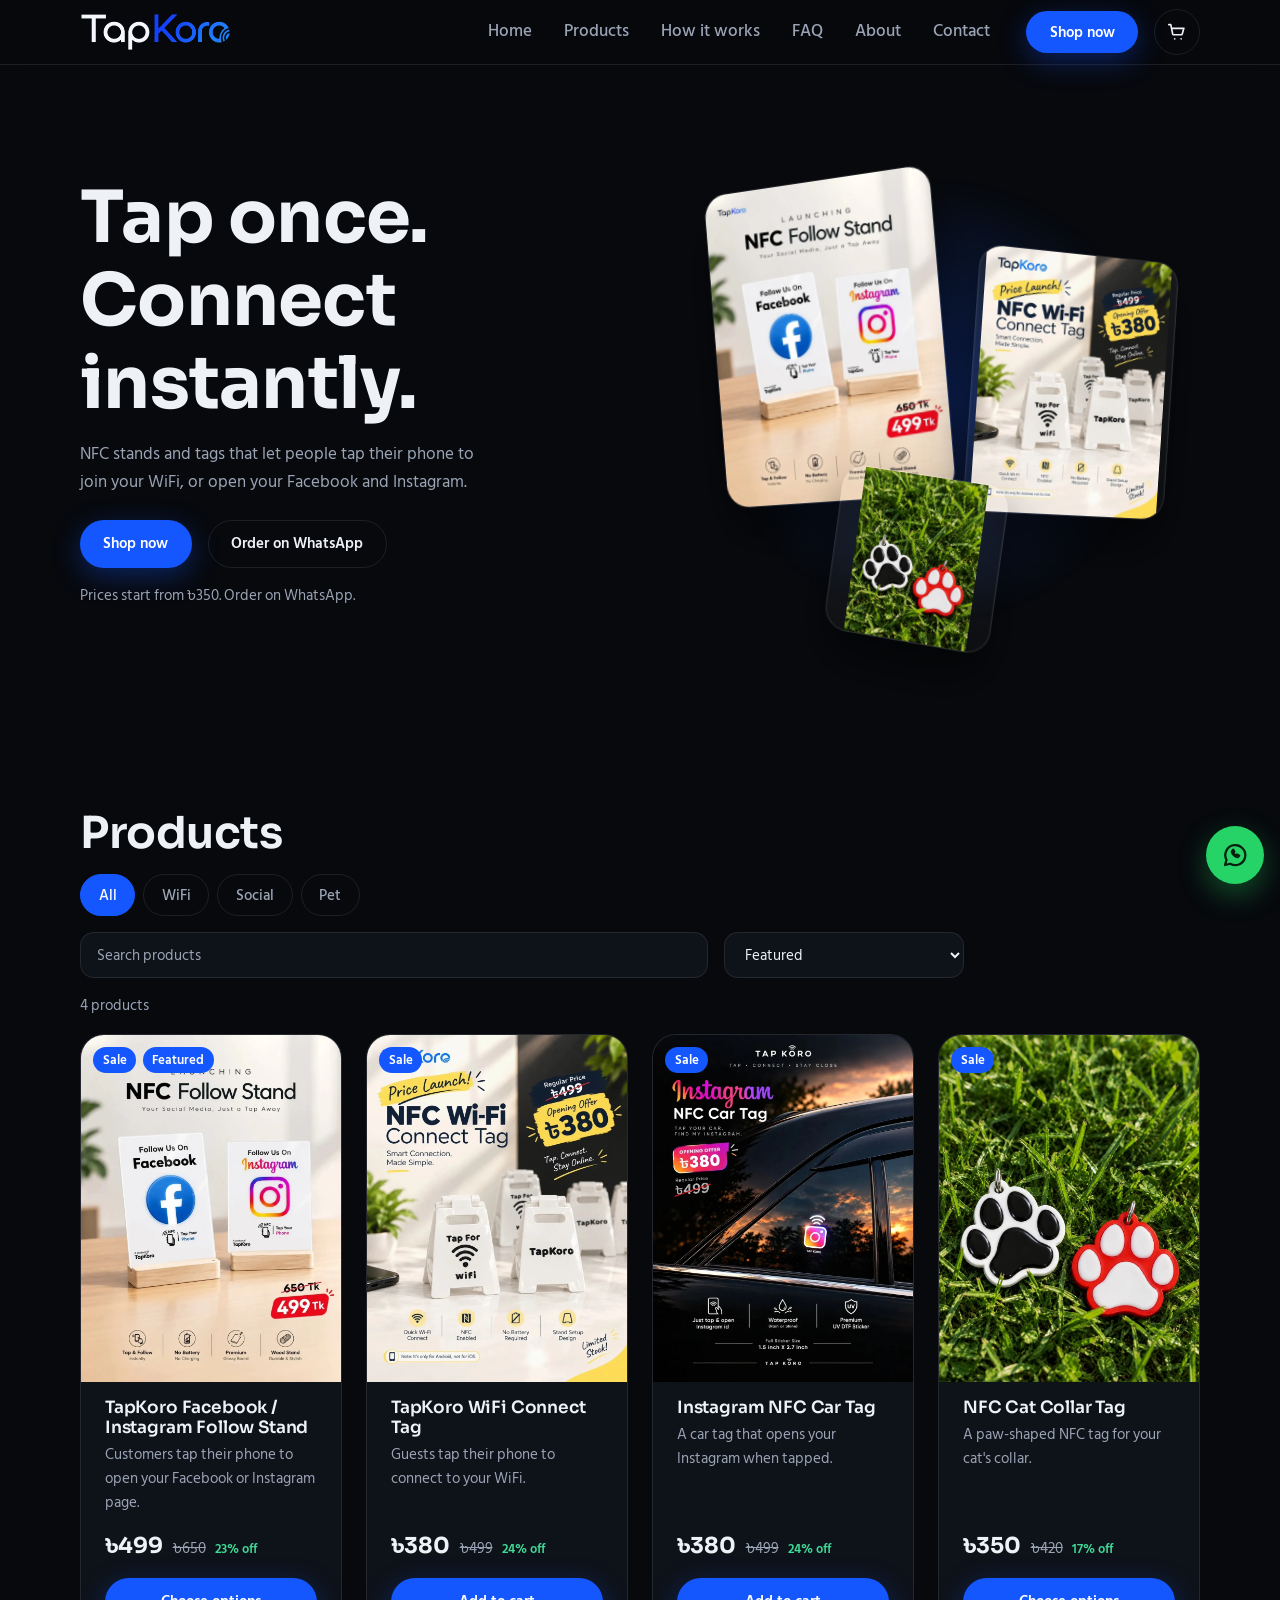
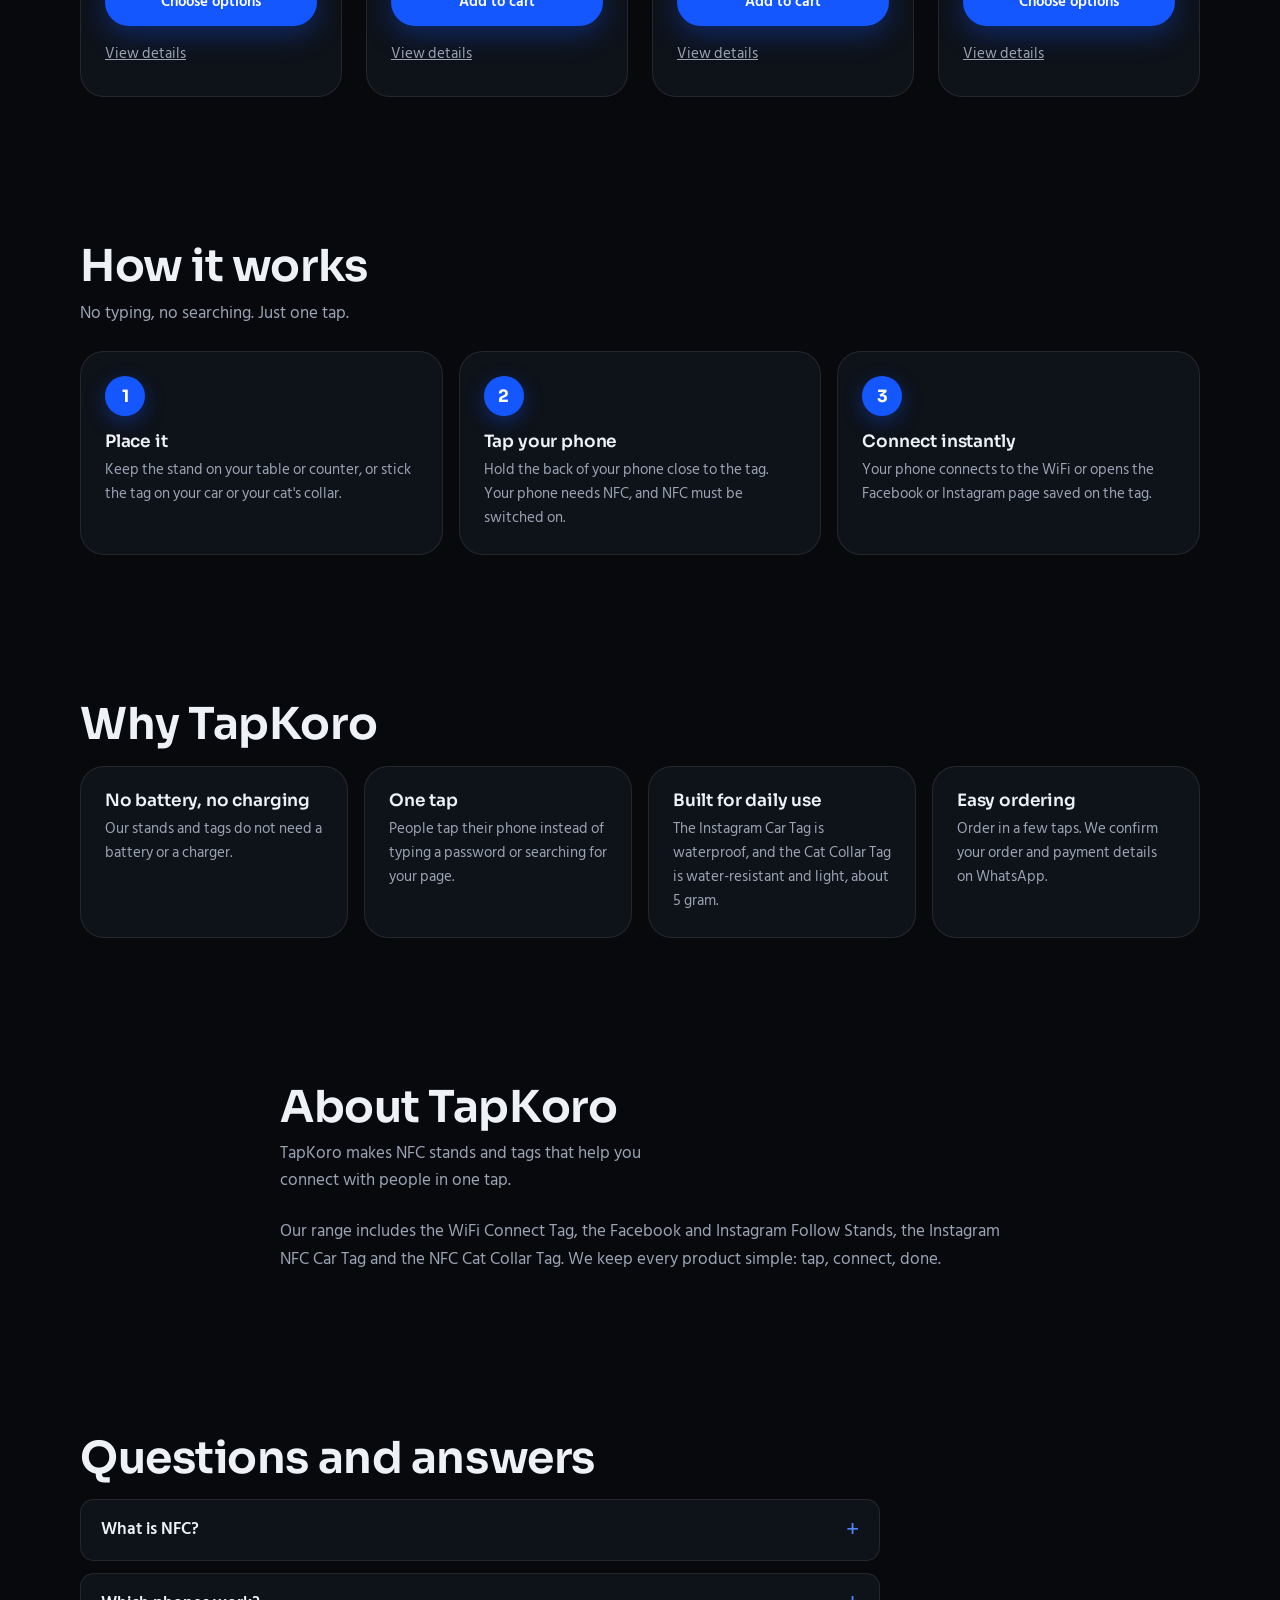
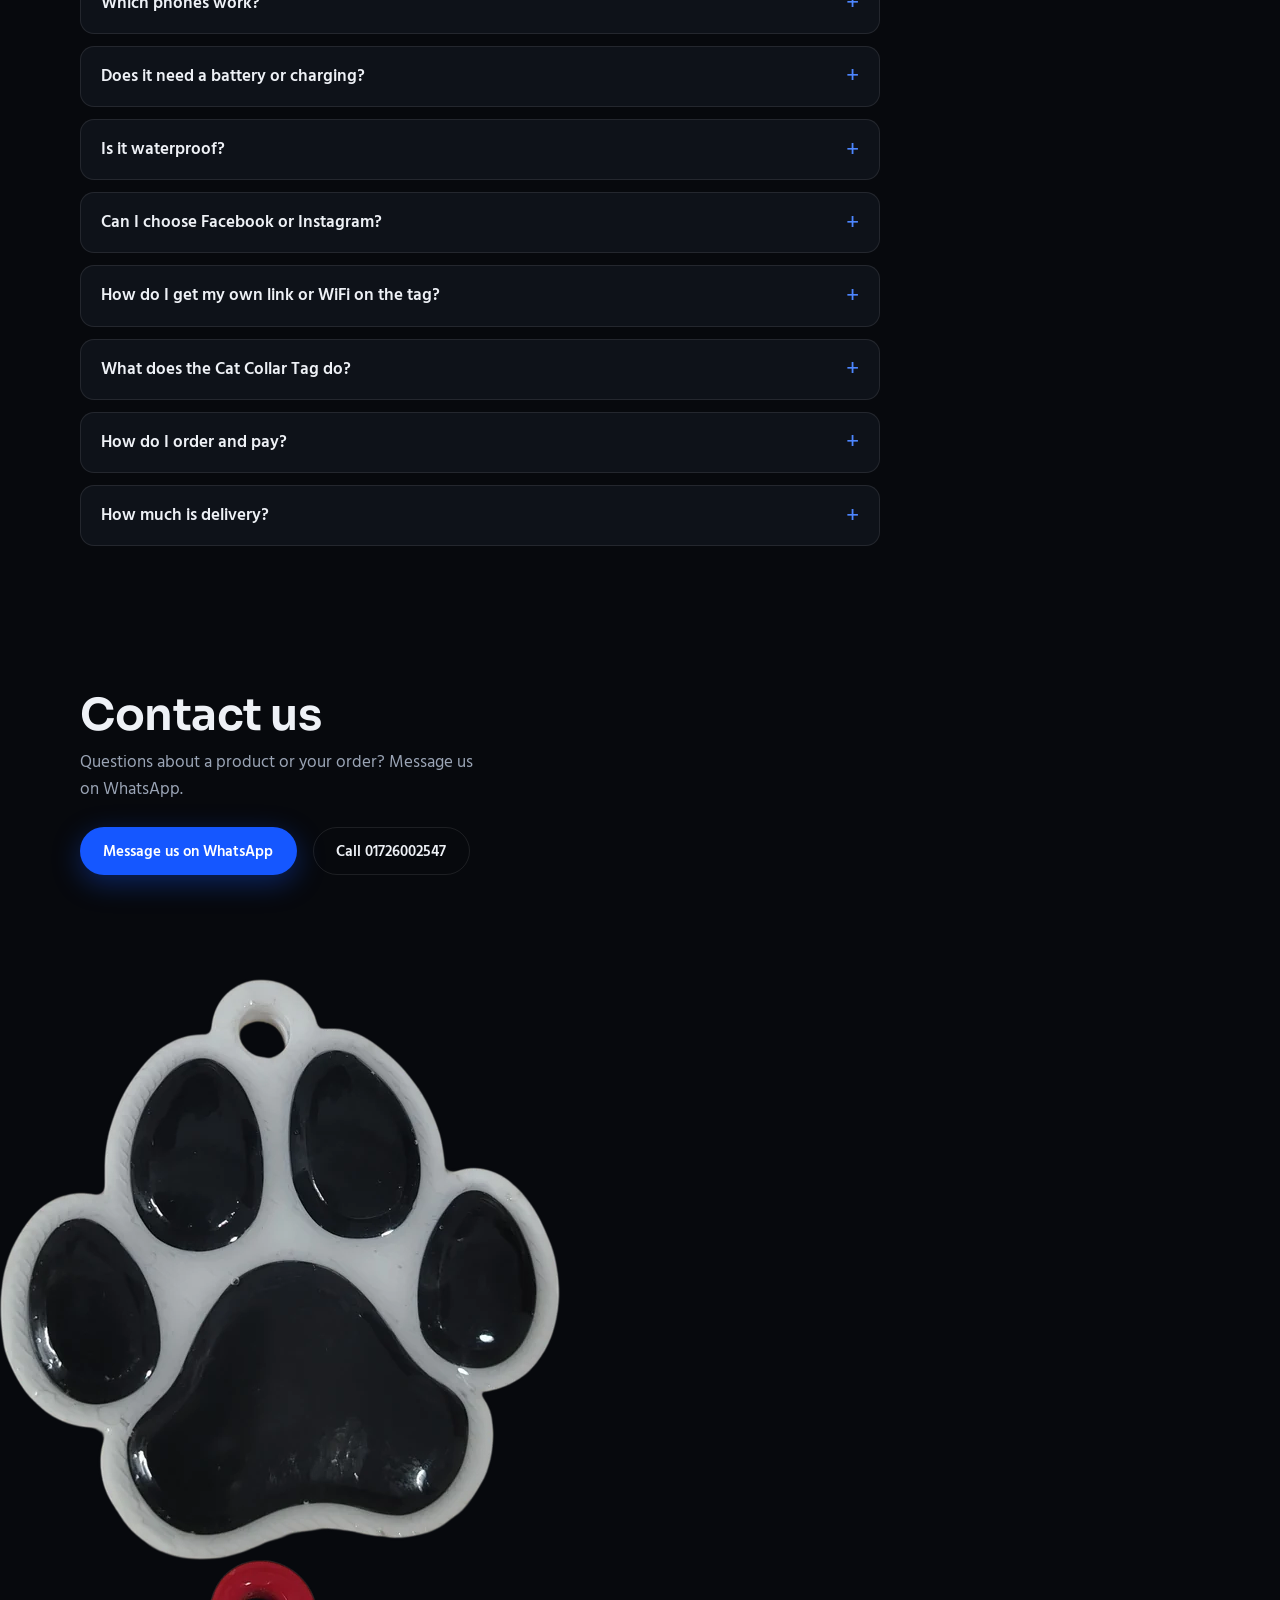
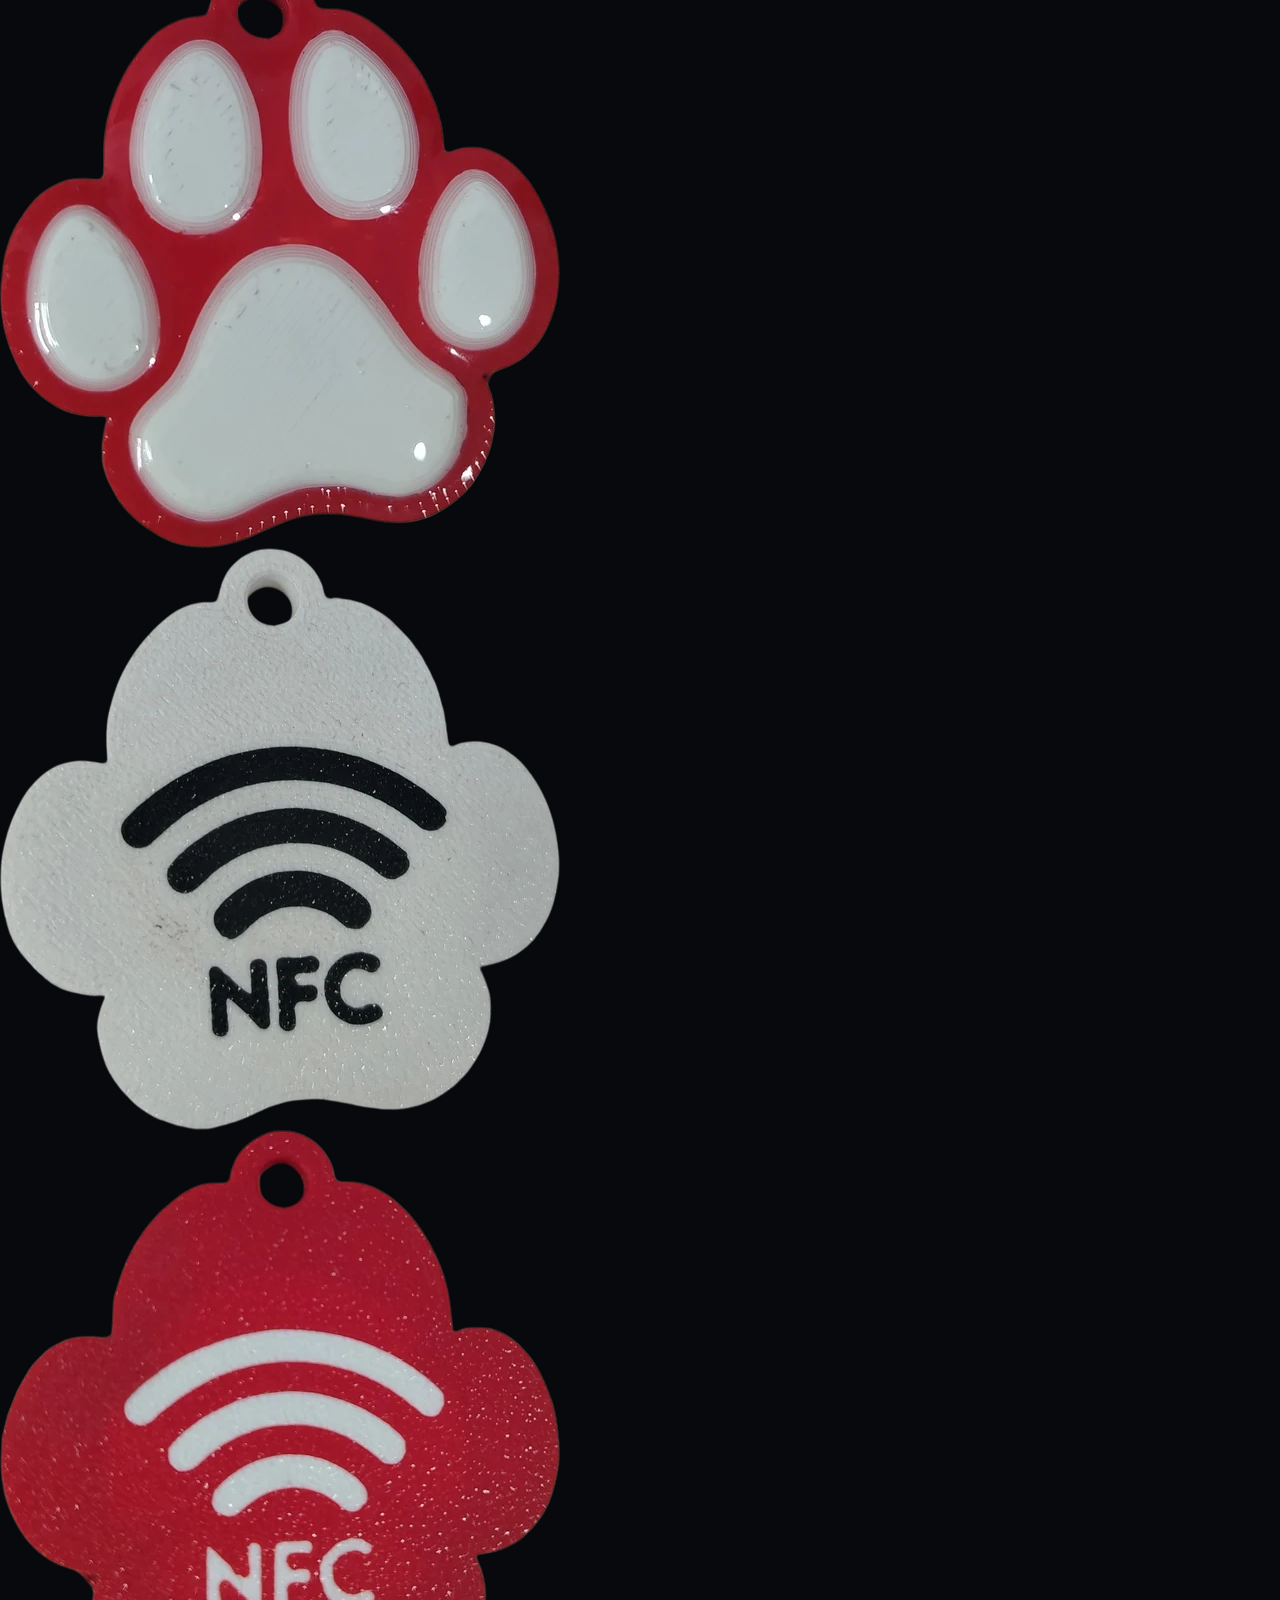
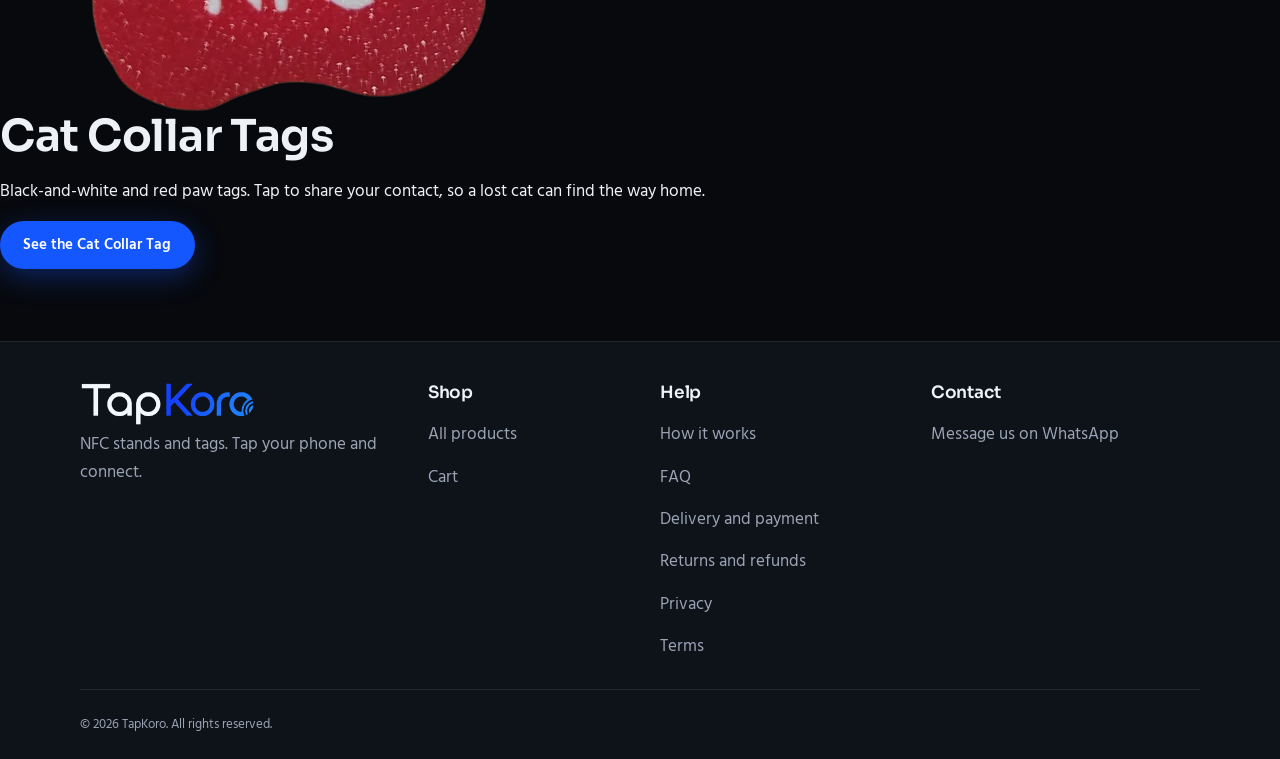
==== commit 9e32ca13: "Add files via upload" ====
--- a/index.html
+++ b/index.html
@@ -23,6 +23,8 @@
   <link rel="stylesheet" href="css/catalog.css">
   <link rel="stylesheet" href="css/pages.css">
   <link rel="stylesheet" href="css/sections.css">
+  <link rel="stylesheet" href="css/fx.css">
+  <link rel="stylesheet" href="css/glass.css">
 </head>
 <body id="top" data-page="home">
   <a class="skip-link" href="#main">Skip to content</a>
@@ -123,6 +125,24 @@
       </div>
       <p class="contact-social" id="contact-social"></p>
     </section>
+
+    <!-- ক্যাট-পাও ফিনালে: স্ক্রল করে একদম নিচে এলে কণারা জড়ো হয়ে ৪টা ট্যাগ বানায় (js/scroll-fx.js)।
+         অ্যানিমেশন না চললে এই ছবিগুলোই সাধারণ গ্রিডে দেখায়। -->
+    <section class="paws" id="paws" aria-labelledby="paws-h">
+      <div class="paw-pin">
+        <div class="paw-stage" id="paw-stage">
+          <div class="paw-slot"><img src="assets/anim/paw-bw-front.webp" alt="" width="560" height="581" loading="lazy" decoding="async"></div>
+          <div class="paw-slot"><img src="assets/anim/paw-red-front.webp" alt="" width="560" height="588" loading="lazy" decoding="async"></div>
+          <div class="paw-slot"><img src="assets/anim/paw-bw-back.webp" alt="" width="560" height="582" loading="lazy" decoding="async"></div>
+          <div class="paw-slot"><img src="assets/anim/paw-red-back.webp" alt="" width="560" height="581" loading="lazy" decoding="async"></div>
+        </div>
+        <div class="paw-copy glass">
+          <h2 id="paws-h">Cat Collar Tags</h2>
+          <p>Black-and-white and red paw tags. Tap to share your contact, so a lost cat can find the way home.</p>
+          <a class="btn btn-primary" id="paw-cta" href="#products">See the Cat Collar Tag</a>
+        </div>
+      </div>
+    </section>
   </main>
 
   <div id="site-footer"></div>
@@ -134,8 +154,9 @@
   <script src="js/layout.js"></script>
   <script src="js/sections.js"></script>
   <script src="js/catalog.js"></script>
-  <script src="js/hero-anim.js"></script>
+  <script src="js/scroll-fx.js"></script>
   <script src="js/hero.js"></script>
   <script src="js/main.js"></script>
+  <script src="js/glass.js"></script>
 </body>
 </html>
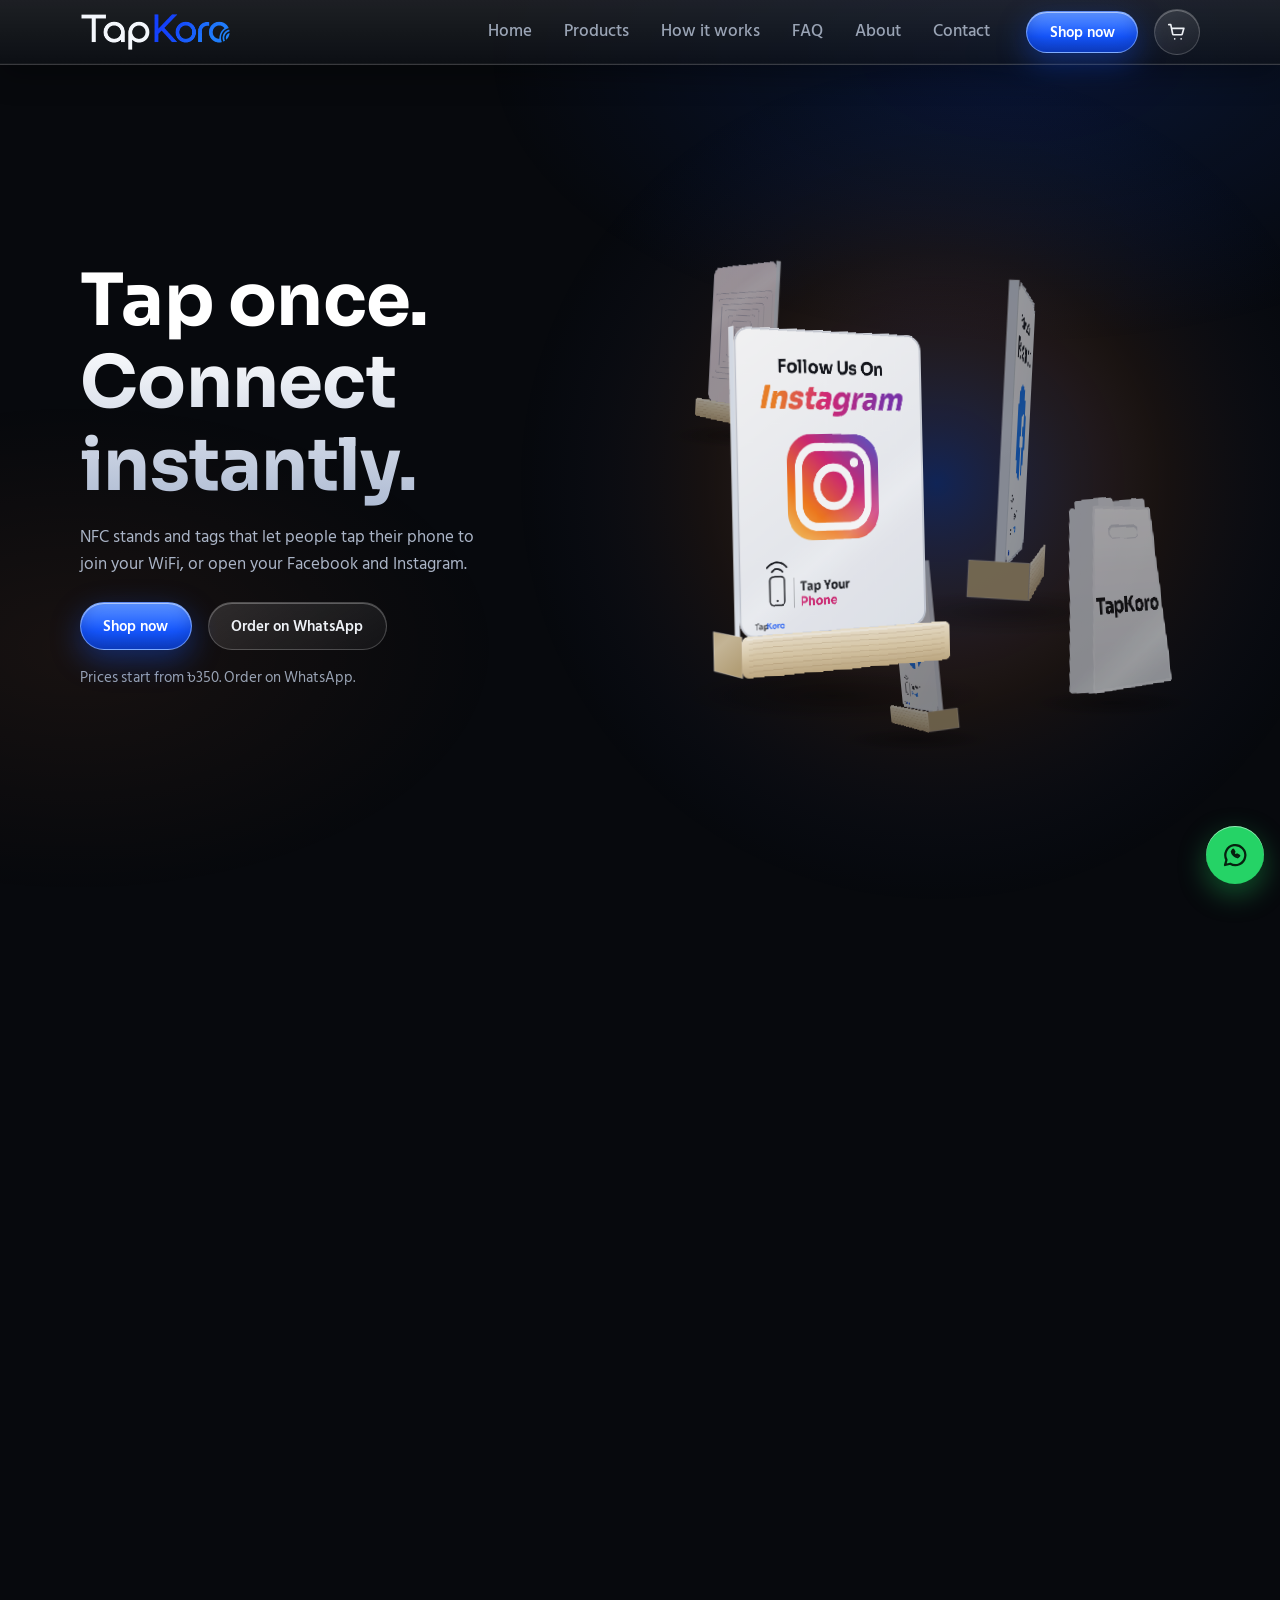
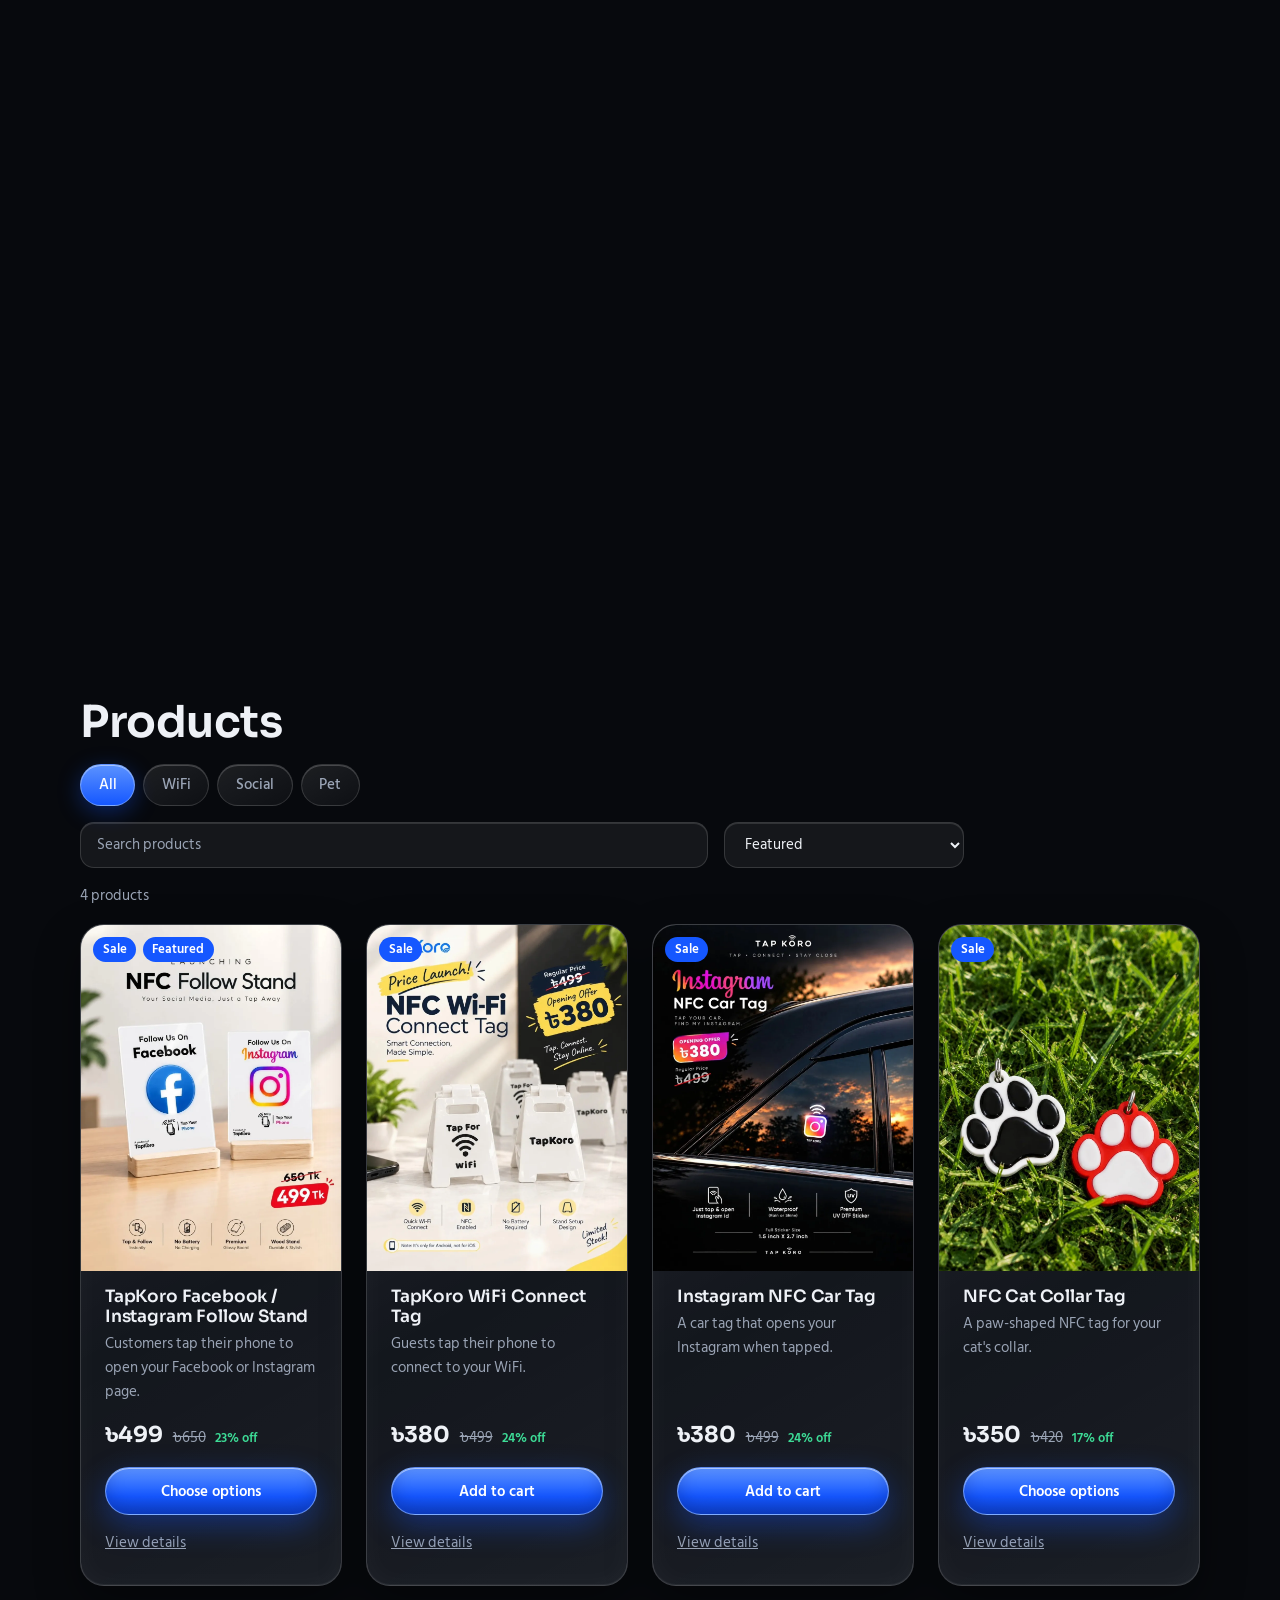
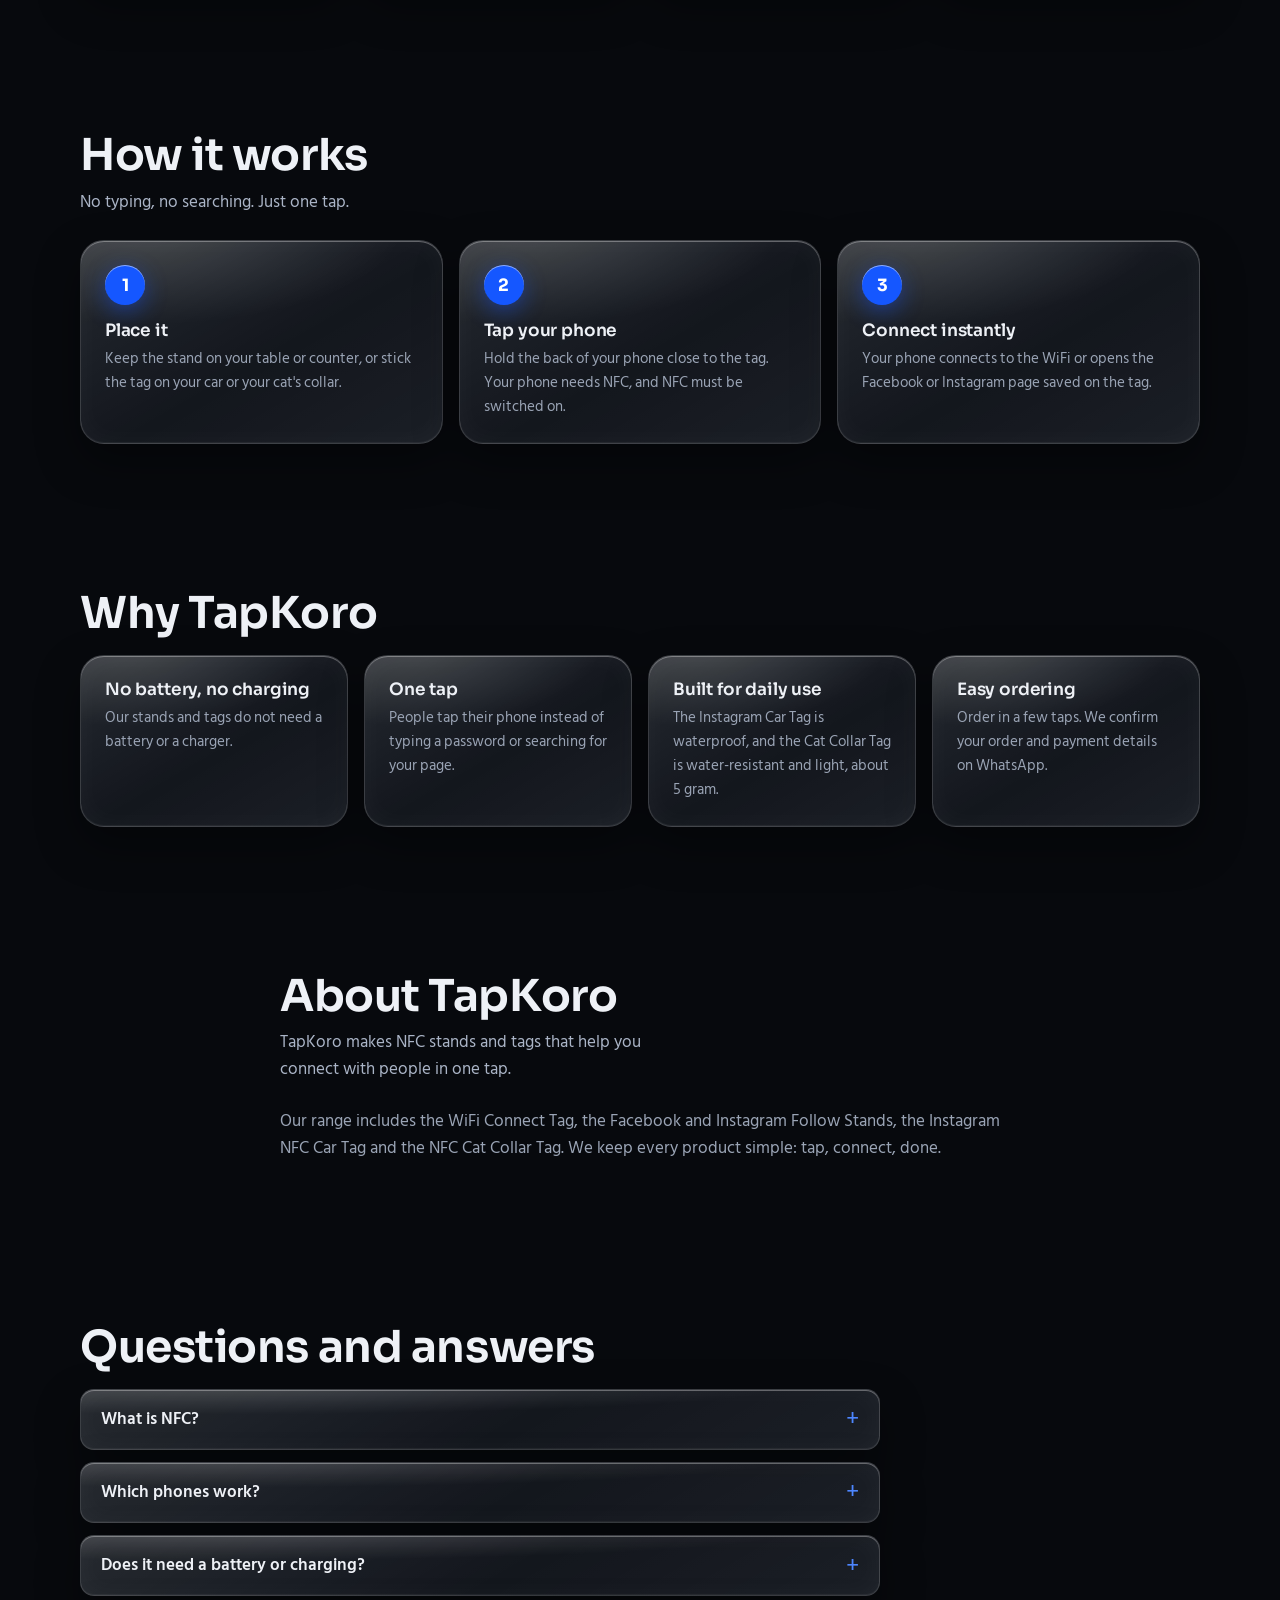
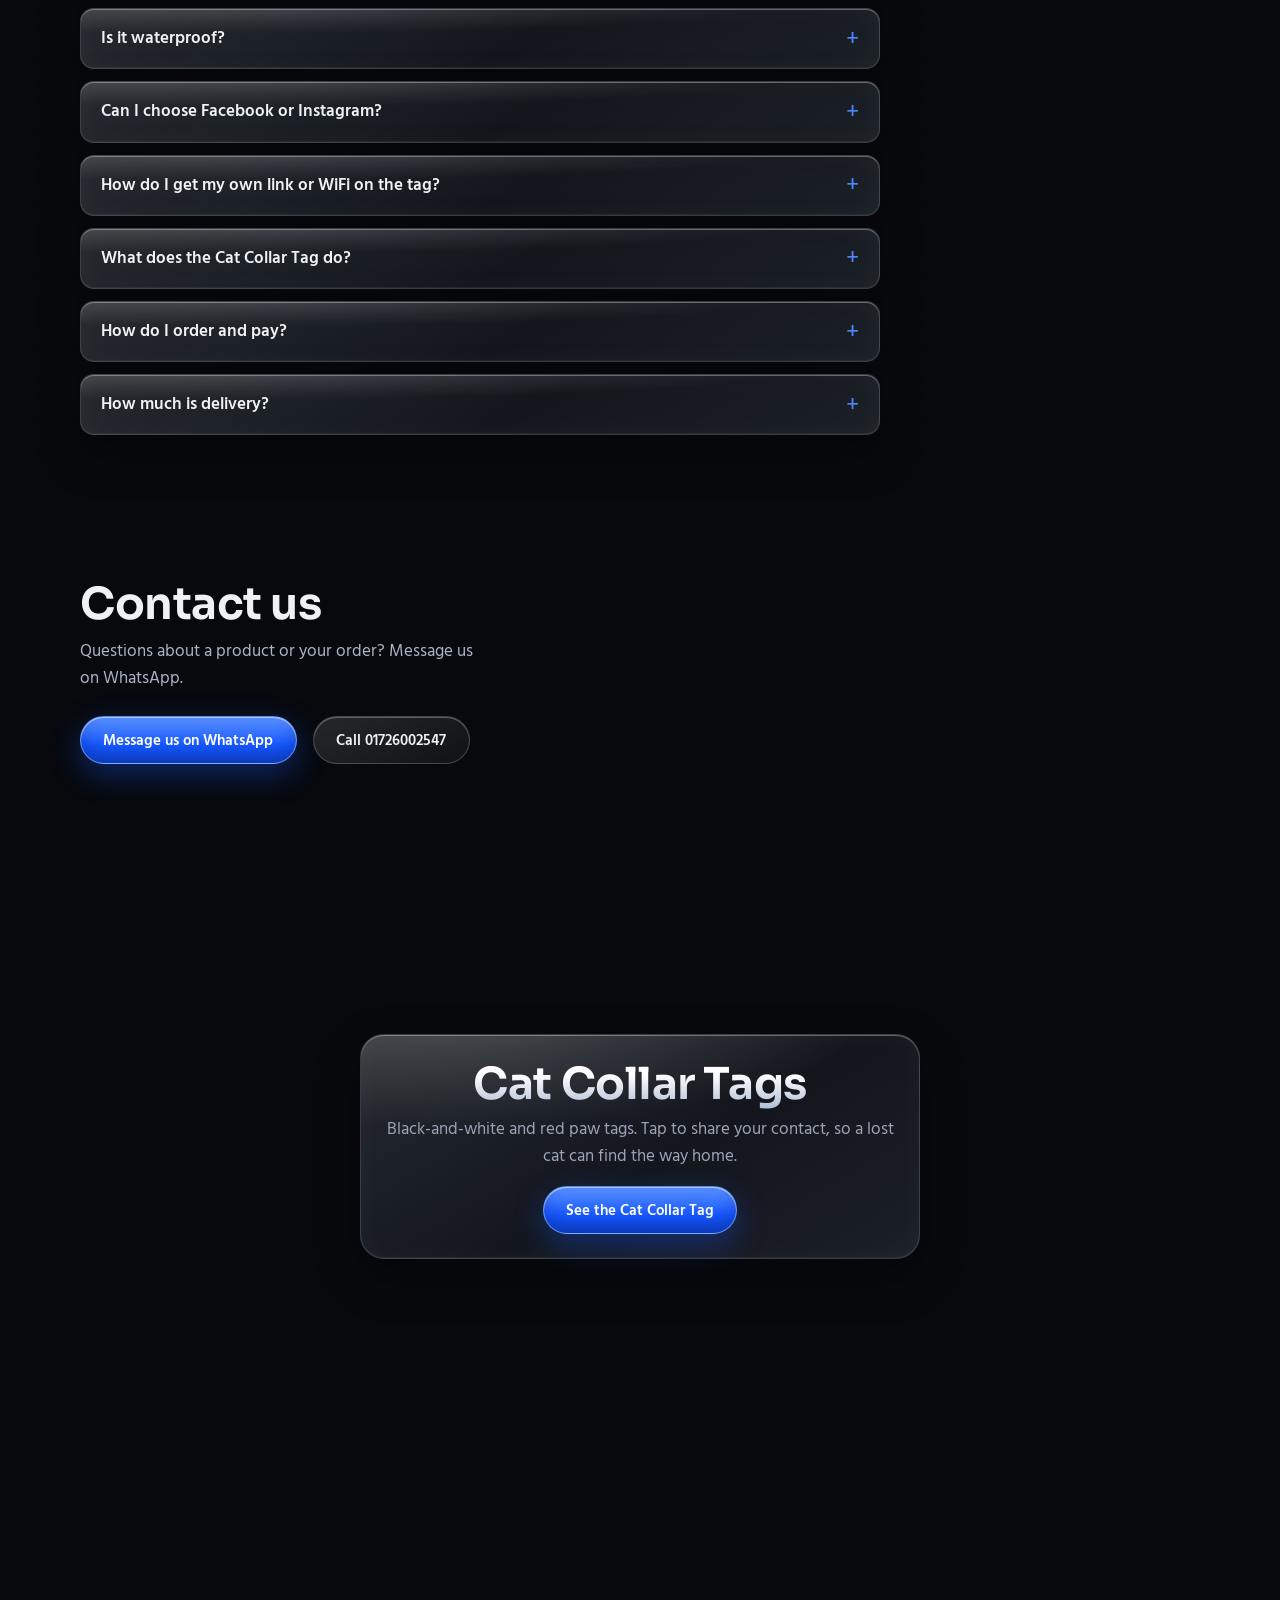
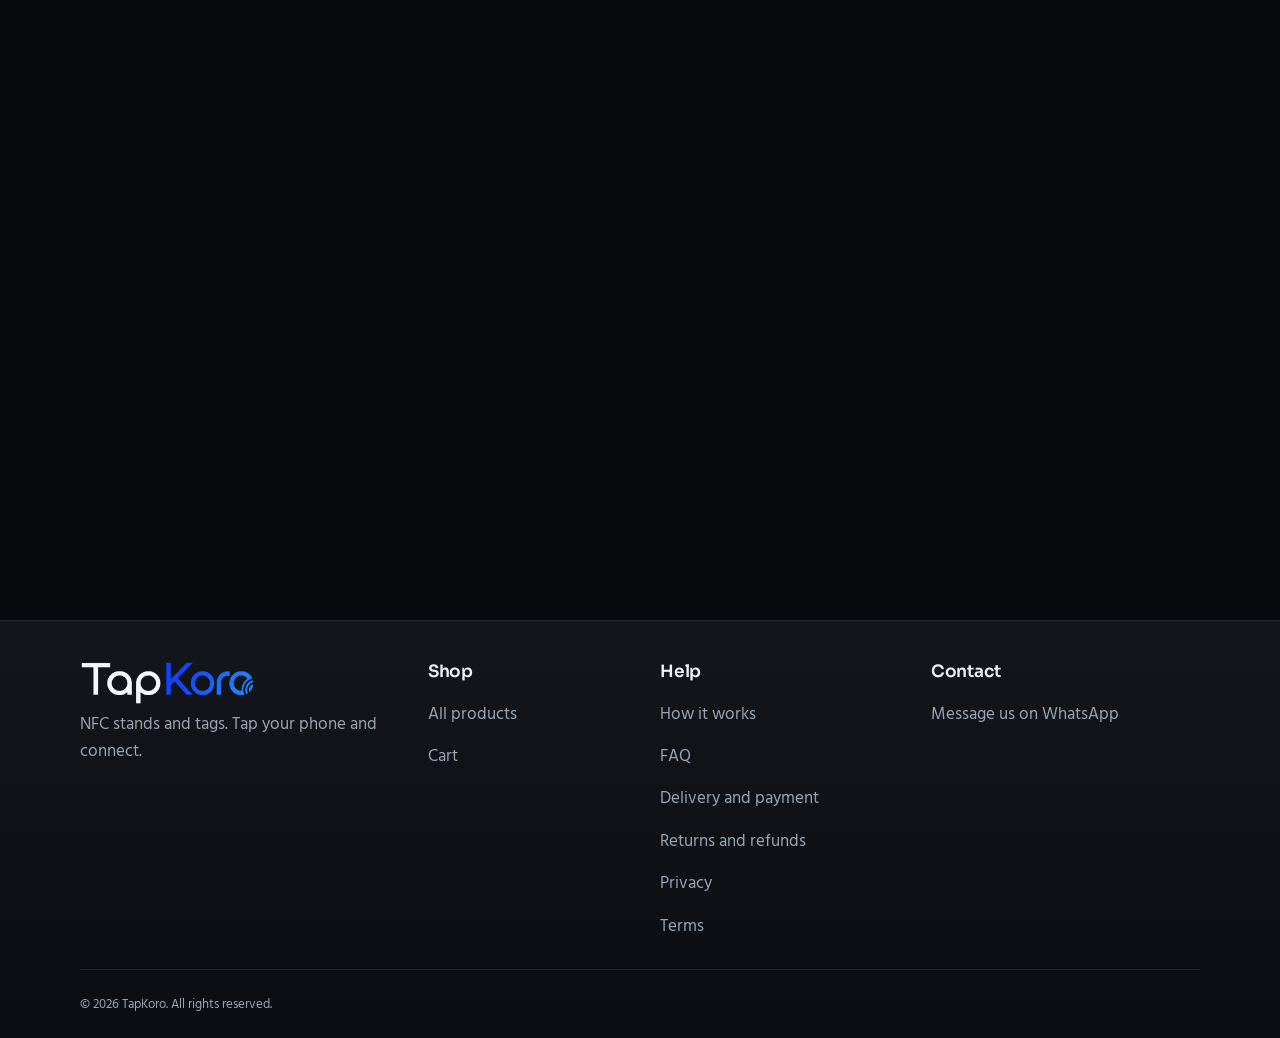
==== commit 49b6dd27: "Add files via upload" ====
--- a/index.html
+++ b/index.html
@@ -16,6 +16,7 @@
   <link rel="preconnect" href="https://fonts.gstatic.com" crossorigin>
   <link href="https://fonts.googleapis.com/css2?family=Hind+Siliguri:wght@400;500;600;700&family=Sora:wght@600;700&display=swap" rel="stylesheet">
 
+  <script src="js/theme.js"></script>
   <link rel="stylesheet" href="css/tokens.css">
   <link rel="stylesheet" href="css/base.css">
   <link rel="stylesheet" href="css/layout.css">
@@ -25,6 +26,7 @@
   <link rel="stylesheet" href="css/sections.css">
   <link rel="stylesheet" href="css/fx.css">
   <link rel="stylesheet" href="css/glass.css">
+  <link rel="stylesheet" href="css/theme.css">
 </head>
 <body id="top" data-page="home">
   <a class="skip-link" href="#main">Skip to content</a>
--- a/css/hero.css
+++ b/css/hero.css
@@ -52,7 +52,6 @@
 .story-pin .hero-grid { position: relative; z-index: 2; margin-inline: auto; opacity: var(--copy-a, 1); pointer-events: none; }
 .story-pin .hero-grid .hero-copy a { pointer-events: auto; }
 .story-pin .hero-grid.is-faded { visibility: hidden; }
-#hero-animation.is-live { display: none; }
 .story-caption, .story-finale { position: absolute; left: 0; right: 0; z-index: 3; margin: 0; text-align: center; padding-inline: var(--space-3); }
 .story-caption {
   top: 14%; opacity: 0; pointer-events: none;
--- a/css/fx.css
+++ b/css/fx.css
@@ -0,0 +1,68 @@
+/*
+  স্ক্রল-অ্যানিমেশনের স্টাইল (js/scroll-fx.js-এর সঙ্গে চলে)।
+  - #fx-canvas: পুরো পেজের পেছনে স্থির ক্যানভাস, কণারা এখানে ভাসে।
+  - #paws: একদম নিচের ফিনালে সেকশন, যেখানে কণারা জড়ো হয়ে ৪টা ক্যাট-পাও ট্যাগ বানায়।
+  অ্যানিমেশন না চললে .is-live বসে না, তখন নিচের সাধারণ ছবির গ্রিডই দেখায়।
+*/
+
+/* পেছনের হালকা আলোর আভা (ব্যাকগ্রাউন্ড) */
+body::before {
+  content: ""; position: fixed; inset: 0; z-index: 0; pointer-events: none;
+  background:
+    radial-gradient(60% 46% at 80% 6%, rgba(21, 87, 255, 0.16), transparent 70%),
+    radial-gradient(46% 38% at 6% 72%, rgba(255, 140, 70, 0.07), transparent 72%);
+}
+#fx-canvas { position: fixed; inset: 0; width: 100%; height: 100%; z-index: 0; pointer-events: none; display: block; }
+
+/* কনটেন্ট ক্যানভাসের ওপরে থাকে */
+main, #site-footer { position: relative; z-index: 1; }
+
+/* হিরোর ডান পাশের জায়গা: অ্যানিমেশন চালু হলে ছবি লুকায়, কিন্তু জায়গাটা থাকে (মাপ নিতে লাগে) */
+#hero-animation.is-live { display: block; visibility: hidden; }
+
+/* ---------------- ক্যাট-পাও ফিনালে ---------------- */
+.paws { position: relative; padding-block: var(--space-5); }
+.paw-pin { display: flex; flex-direction: column; align-items: center; gap: var(--space-3); }
+.paw-copy { order: -1; text-align: center; max-width: 560px; margin-inline: auto; padding: var(--space-3) var(--space-3) var(--space-3); }
+.paw-copy h2 { margin-bottom: 0.4rem; }
+.paw-copy p { color: var(--muted); margin-bottom: var(--space-2); }
+.paw-stage {
+  display: grid; grid-template-columns: repeat(2, minmax(0, 1fr)); gap: var(--space-2);
+  width: min(var(--wrap), 100% - 2rem); margin-inline: auto;
+}
+.paw-slot { aspect-ratio: 1 / 1; display: grid; place-items: center; }
+.paw-slot img { width: 78%; height: auto; filter: drop-shadow(0 18px 24px rgba(0, 0, 0, 0.5)); }
+@media (min-width: 860px) { .paw-stage { grid-template-columns: repeat(4, minmax(0, 1fr)); } }
+
+/* অ্যানিমেশন চালু: সেকশন লম্বা হয়, ভেতরের অংশ আটকে থাকে (sticky) */
+.paws.is-live { height: var(--paw-len, 320vh); padding: 0; }
+.paws.is-live .paw-pin {
+  position: sticky; top: 64px; height: calc(100vh - 64px); height: calc(100svh - 64px);
+  justify-content: center; overflow: hidden; gap: var(--space-2);
+}
+.paws.is-live .paw-slot img { visibility: hidden; }
+.paws.is-live .paw-stage { max-width: 960px; }
+.paws.is-live .paw-copy {
+  opacity: var(--paw-a, 0); pointer-events: none;
+  transform: translate3d(0, calc((1 - var(--paw-a, 0)) * 16px), 0);
+  will-change: opacity, transform;
+}
+.paws.is-live.paw-copy-on .paw-copy { pointer-events: auto; }
+@media (max-width: 859px) {
+  .paws.is-live .paw-stage { gap: 0.25rem; width: min(430px, 100% - 1rem); }
+  .paws.is-live .paw-copy { padding: var(--space-2) var(--space-3); }
+  .paws.is-live .paw-copy p { font-size: var(--fs-sm); margin-bottom: var(--space-1); }
+}
+
+/* ওপরের হিরো: মোবাইলে লেখা + কার্ডের জায়গা যেন পর্দায় ধরে */
+@media (max-width: 859px) {
+  .hero.is-story .story-pin .hero-grid { gap: var(--space-2); }
+  .hero.is-story #hero-animation { max-width: min(78vw, 46svh); }
+  .hero.is-story .hero-copy h1 { font-size: clamp(2rem, 9vw, 2.75rem); }
+}
+
+/* চাবির রিং ওপরে উঠে আসে, তাই লেখার প্যানেল ও ট্যাগের মাঝে বাড়তি ফাঁক */
+.paws.is-live .paw-stage { margin-top: clamp(1.25rem, 4svh, 2.5rem); }
+
+/* লেখার কাচের প্যানেল: গোল কোণ, দুই পাশে ফাঁক */
+.paw-copy { width: min(560px, 100% - 2rem); border-radius: var(--r-lg); }
--- a/css/glass.css
+++ b/css/glass.css
@@ -0,0 +1,131 @@
+/*
+  Liquid Glass UI — সব পেজের কার্ড, বাটন, হেডার, ফুটারে কাচের মতো স্বচ্ছ ভাব।
+  এই ফাইল সবার শেষে লোড হয়, তাই আগের স্টাইল ঢেকে দেয়। বন্ধ করতে চাইলে HTML থেকে এই লিংকটা সরাও।
+
+  পারফরম্যান্স: ঝাপসা (blur) শুধু হেডার, মেনু ও লেখার প্যানেলে (কার্ডে নেই)।
+  কম-শক্তির ফোনে html-এ .lite বসে, তখন blur পুরো বন্ধ।
+*/
+:root {
+  --glass-fill: linear-gradient(150deg, rgba(255, 255, 255, 0.115), rgba(255, 255, 255, 0.035) 55%, rgba(255, 255, 255, 0.07));
+  --glass-tint: rgba(13, 17, 25, 0.5);
+  --glass-edge: rgba(255, 255, 255, 0.15);
+  --glass-shadow:
+    inset 0 1px 0 rgba(255, 255, 255, 0.32),
+    inset 0 -1px 0 rgba(255, 255, 255, 0.05),
+    inset 0 0 28px rgba(255, 255, 255, 0.035),
+    0 18px 44px rgba(0, 0, 0, 0.38);
+  --glass-blur: blur(16px) saturate(165%);
+}
+
+html { scroll-behavior: smooth; }
+body { text-rendering: optimizeLegibility; -webkit-font-smoothing: antialiased; }
+
+/* ---------- কাচের পৃষ্ঠ ---------- */
+.glass, .card, .step, .benefit, .faq details, .cart-line, .summary, .success, .empty,
+.gallery-main, .policy-block-glass {
+  position: relative; isolation: isolate;
+  background: var(--glass-fill), var(--glass-tint);
+  border: 1px solid var(--glass-edge);
+  box-shadow: var(--glass-shadow);
+}
+.empty { border-style: solid; }
+/* আলোর ঝলক: কোণে নরম আলো, মাউস নড়লে সরে (js/glass.js) */
+.glass::before, .card::before, .step::before, .benefit::before, .faq details::before, .cart-line::before, .summary::before, .success::before {
+  content: ""; position: absolute; inset: 0; z-index: -1; pointer-events: none; border-radius: inherit;
+  background: radial-gradient(130% 90% at var(--mx, 18%) var(--my, -8%), rgba(255, 255, 255, 0.17), transparent 55%);
+  transition: opacity 0.4s var(--ease);
+}
+.card-media { background: rgba(255, 255, 255, 0.035); }
+.card { transition: transform 0.45s var(--ease), box-shadow 0.45s var(--ease), border-color 0.45s var(--ease); }
+
+@media (hover: hover) {
+  .card:hover { transform: translate3d(0, -4px, 0); border-color: rgba(120, 165, 255, 0.4);
+    box-shadow: var(--glass-shadow), 0 22px 60px rgba(21, 87, 255, 0.16); }
+}
+
+/* ---------- ঝাপসা কাচ (শুধু হেডার, মেনু, লেখার প্যানেল) ----------
+   কার্ডে blur নেই: নিচে প্রতি ফ্রেমে কণার ক্যানভাস বদলায়, তখন প্রতিটা কার্ডের blur নতুন করে হিসাব হতো (মাপে ~১১ms/ফ্রেম বেশি)।
+   কার্ডের কাচের ভাব আসে স্বচ্ছ রং, ধারের আলো ও ঝলক থেকে। */
+.site-header, .mobile-menu, .paw-copy, .toast {
+  -webkit-backdrop-filter: var(--glass-blur); backdrop-filter: var(--glass-blur);
+}
+html.lite *, html.lite *::before { -webkit-backdrop-filter: none !important; backdrop-filter: none !important; }
+html.lite { --glass-tint: rgba(13, 17, 25, 0.72); }
+
+/* ---------- হেডার ও মেনু ---------- */
+.site-header {
+  background: linear-gradient(180deg, rgba(255, 255, 255, 0.09), rgba(255, 255, 255, 0.025)), rgba(8, 11, 17, 0.62);
+  border-bottom: 1px solid rgba(255, 255, 255, 0.12);
+  box-shadow: inset 0 -1px 0 rgba(255, 255, 255, 0.04), 0 10px 30px rgba(0, 0, 0, 0.3);
+}
+.mobile-menu { background: rgba(8, 11, 17, 0.78); }
+.mobile-link { border-bottom-color: rgba(255, 255, 255, 0.08); }
+.nav-link { position: relative; transition: color 0.25s var(--ease); }
+.nav-link::after {
+  content: ""; position: absolute; left: 0.25rem; right: 0.25rem; bottom: 0.25rem; height: 2px; border-radius: 2px;
+  background: linear-gradient(90deg, var(--blue-soft), #ff9a52); transform: scaleX(0); transform-origin: left;
+  transition: transform 0.35s var(--ease);
+}
+.nav-link:hover::after { transform: scaleX(1); }
+
+/* ---------- বাটন ---------- */
+.btn { position: relative; overflow: hidden; isolation: isolate; }
+.btn-primary {
+  background: linear-gradient(180deg, #5b92ff 0%, #1557ff 62%, #0f45d6 100%);
+  border-color: rgba(160, 195, 255, 0.55);
+  box-shadow: inset 0 1px 0 rgba(255, 255, 255, 0.5), inset 0 -8px 16px rgba(0, 20, 90, 0.25), 0 10px 30px rgba(21, 87, 255, 0.38);
+}
+.btn-primary:hover { background: linear-gradient(180deg, #74a3ff 0%, #2a68ff 62%, #1550e6 100%); box-shadow: inset 0 1px 0 rgba(255, 255, 255, 0.55), 0 14px 38px rgba(21, 87, 255, 0.5); }
+.btn-primary::after {
+  content: ""; position: absolute; inset: 0; z-index: -1; pointer-events: none;
+  background: linear-gradient(105deg, transparent 35%, rgba(255, 255, 255, 0.38) 50%, transparent 65%);
+  transform: translateX(-120%); transition: transform 0.8s var(--ease);
+}
+.btn-primary:hover::after { transform: translateX(120%); }
+.btn-ghost {
+  background: linear-gradient(150deg, rgba(255, 255, 255, 0.12), rgba(255, 255, 255, 0.04));
+  border-color: rgba(255, 255, 255, 0.2);
+  box-shadow: inset 0 1px 0 rgba(255, 255, 255, 0.28);
+}
+.btn-ghost:hover { border-color: rgba(120, 165, 255, 0.6); background: linear-gradient(150deg, rgba(255, 255, 255, 0.18), rgba(255, 255, 255, 0.06)); }
+.btn:active { transform: scale(0.98); }
+
+.cart-link, .burger {
+  background: linear-gradient(150deg, rgba(255, 255, 255, 0.12), rgba(255, 255, 255, 0.04));
+  border-color: rgba(255, 255, 255, 0.18);
+  box-shadow: inset 0 1px 0 rgba(255, 255, 255, 0.28);
+}
+.chip { background: linear-gradient(150deg, rgba(255, 255, 255, 0.09), rgba(255, 255, 255, 0.03)); border-color: rgba(255, 255, 255, 0.14); box-shadow: inset 0 1px 0 rgba(255, 255, 255, 0.2); }
+.chip[aria-pressed="true"] { background: linear-gradient(180deg, #5b92ff, #1557ff); border-color: rgba(160, 195, 255, 0.55); box-shadow: inset 0 1px 0 rgba(255, 255, 255, 0.45), 0 6px 22px rgba(21, 87, 255, 0.35); }
+.input { background: rgba(255, 255, 255, 0.06); border-color: rgba(255, 255, 255, 0.14); box-shadow: inset 0 1px 0 rgba(255, 255, 255, 0.12); }
+.input:focus-visible { border-color: var(--blue-soft); }
+.step-num { box-shadow: inset 0 1px 0 rgba(255, 255, 255, 0.5), 0 6px 22px rgba(21, 87, 255, 0.45); }
+
+/* ---------- লেখা ---------- */
+h1, .paw-copy h2 {
+  background: linear-gradient(180deg, #ffffff 30%, #aebbd3 100%);
+  -webkit-background-clip: text; background-clip: text; color: transparent; -webkit-text-fill-color: transparent;
+}
+.lead { color: #aab4c6; }
+
+/* ---------- ফুটার ও বার্তা ---------- */
+.site-footer {
+  background: linear-gradient(180deg, rgba(255, 255, 255, 0.05), rgba(255, 255, 255, 0.015)), rgba(8, 11, 17, 0.7);
+  border-top: 1px solid rgba(255, 255, 255, 0.1);
+}
+.toast { background: rgba(20, 26, 38, 0.82); color: var(--text); border: 1px solid var(--glass-edge); box-shadow: var(--glass-shadow); }
+.wa-float { box-shadow: inset 0 1px 0 rgba(255, 255, 255, 0.5), 0 10px 28px rgba(37, 211, 102, 0.38), 0 2px 8px rgba(0, 0, 0, 0.5); }
+
+/* ---------- স্ক্রলে ধীরে ফুটে ওঠা (js/glass.js .rv বসায়) ---------- */
+.rv { opacity: 0; transform: translate3d(0, 22px, 0); transition: opacity 0.9s var(--ease), transform 0.9s var(--ease); transition-delay: var(--rv-d, 0s); }
+.rv.rv-in { opacity: 1; transform: none; }
+/* কার্ডের নিজের hover-transform-এর সঙ্গে ঝামেলা এড়াতে ফুটে ওঠার পর transition ফিরিয়ে দেওয়া হয় */
+.rv.rv-done { transition: transform 0.45s var(--ease), box-shadow 0.45s var(--ease), border-color 0.45s var(--ease); transition-delay: 0s; }
+
+@media (prefers-reduced-motion: reduce) {
+  .rv { opacity: 1; transform: none; transition: none; }
+  .btn-primary::after { display: none; }
+}
+
+/* সব কাচের পৃষ্ঠে গোল কোণ নিশ্চিত করা */
+.glass { border-radius: var(--r-lg); }
